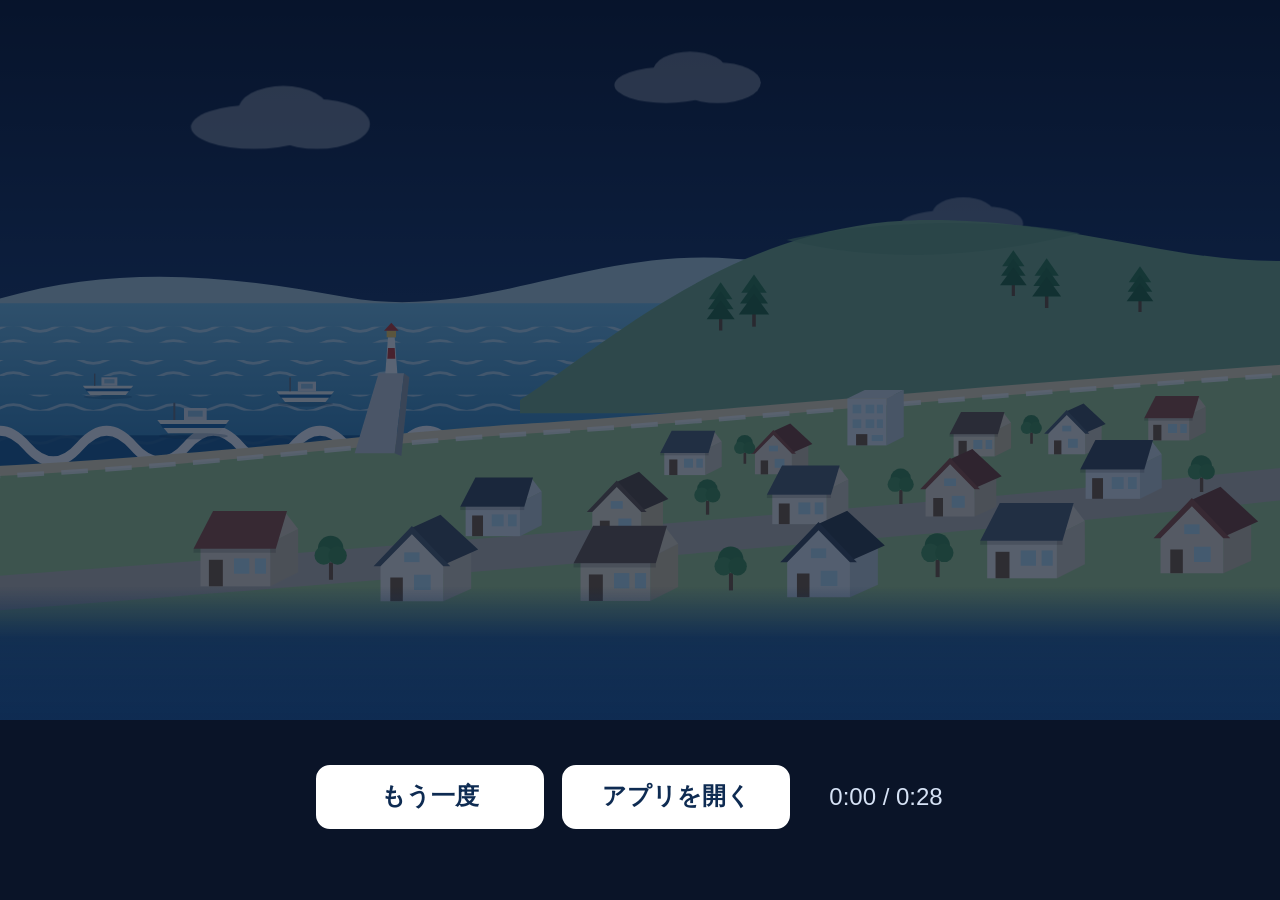
==== web/intro/index.html @ 3ecf5556 "「はじめに」アニメーション（途中）: 再生部品と、宇佐の町・津波の時計・悩む民生委員の場面 Co-Authored-By: Claude Sonnet 5.5 <noreply@anthropic.c" ====
<!doctype html>
<html lang="ja">
<head>
  <meta charset="utf-8">
  <meta name="viewport" content="width=device-width, initial-scale=1">
  <meta name="robots" content="noindex">
  <meta name="referrer" content="no-referrer">
  <title>はじめに｜逃げ道の点検屋</title>
  <link rel="icon" type="image/svg+xml" href="../icon.svg">
  <link rel="stylesheet" href="player.css">
  <link rel="stylesheet" href="intro.css">
</head>
<body>
<main class="player">
  <h1 class="visually-hidden">はじめに（約30秒のアニメーション）</h1>

  <div class="frame">
    <svg class="stage" viewBox="0 0 1920 1080" role="img"
         aria-label="高知県土佐市の宇佐の海辺の町、津波が来るまでの時計、紙の様式とハザードマップを前に悩む民生委員、スマートフォンの「話す」ボタンのイラスト">
      <defs>
        <linearGradient id="g-sky-day" x1="0" y1="0" x2="0" y2="1">
          <stop offset="0" stop-color="#86c9ec"/><stop offset="1" stop-color="#eaf6fb"/>
        </linearGradient>
        <linearGradient id="g-sky-night" x1="0" y1="0" x2="0" y2="1">
          <stop offset="0" stop-color="#050e22"/><stop offset="1" stop-color="#1d3d70"/>
        </linearGradient>
        <linearGradient id="g-sea" x1="0" y1="0" x2="0" y2="1">
          <stop offset="0" stop-color="#7cc4e6"/><stop offset="1" stop-color="#2c7db3"/>
        </linearGradient>
        <radialGradient id="g-sun">
          <stop offset="0" stop-color="#fff6c4" stop-opacity="1"/><stop offset="1" stop-color="#fff6c4" stop-opacity="0"/>
        </radialGradient>
        <linearGradient id="g-band" x1="0" y1="0" x2="0" y2="1">
          <stop offset="0" stop-color="#0e2b52" stop-opacity="0"/><stop offset="0.35" stop-color="#0e2b52" stop-opacity="0.9"/><stop offset="1" stop-color="#0e2b52"/>
        </linearGradient>
        <linearGradient id="g-dusk" x1="0" y1="0" x2="0" y2="1">
          <stop offset="0" stop-color="#6a6aa8"/><stop offset="0.55" stop-color="#e9a077"/><stop offset="1" stop-color="#f7d08e"/>
        </linearGradient>
        <pattern id="p-wave" width="160" height="24" patternUnits="userSpaceOnUse">
          <path d="M0 12 q20 -10 40 0 t40 0 t40 0 t40 0" fill="none" stroke="#fff" stroke-opacity="0.55" stroke-width="4" stroke-linecap="round"/>
        </pattern>

        <!-- 海の形（水平線から海岸線まで）。津波の波は、この形の中だけに描く -->
        <path id="sea-shape" d="M-40 455 H1960 V560 C1500 590 1100 630 800 650 C520 668 300 700 -40 716 Z"/>
        <clipPath id="clip-sea"><use href="#sea-shape"/></clipPath>

        <!-- 家（棟が横向き）。奥行きは右上へ向かう斜めの図 -->
        <symbol id="house-a" viewBox="0 0 160 130">
          <polygon class="wall-s" points="110,56 150,36 150,98 110,118"/>
          <polygon class="wall-g" points="110,56 150,36 130,10"/>
          <rect class="wall-f" x="10" y="56" width="100" height="62"/>
          <polygon class="roof" points="0,64 118,64 134,10 28,10"/>
          <rect class="eave" x="0" y="64" width="118" height="6"/>
          <rect class="door" x="22" y="80" width="20" height="38"/>
          <rect class="win" x="58" y="78" width="22" height="22"/>
          <rect class="win" x="88" y="78" width="16" height="22"/>
        </symbol>
        <!-- 家（棟が奥へ向かう） -->
        <symbol id="house-b" viewBox="0 0 160 130">
          <polygon class="wall-s" points="100,72 140,52 140,108 100,126"/>
          <polygon class="roof-s" points="52,22 96,2 150,52 100,74"/>
          <polygon class="wall-f" points="10,126 10,72 55,26 100,72 100,126"/>
          <polygon class="roof" points="0,76 55,18 110,76 100,76 55,30 10,76"/>
          <rect class="door" x="24" y="92" width="18" height="34"/>
          <rect class="win" x="58" y="88" width="24" height="22"/>
          <rect class="win" x="44" y="56" width="22" height="14"/>
        </symbol>
        <!-- 3階建てのビル -->
        <symbol id="block" viewBox="0 0 160 160">
          <polygon class="wall-s" points="104,46 144,26 144,134 104,154"/>
          <polygon class="wall-g" points="14,46 104,46 144,26 54,26"/>
          <rect class="wall-f" x="14" y="46" width="90" height="108"/>
          <rect class="win" x="26" y="60" width="20" height="20"/><rect class="win" x="56" y="60" width="20" height="20"/><rect class="win" x="82" y="60" width="14" height="20"/>
          <rect class="win" x="26" y="94" width="20" height="20"/><rect class="win" x="56" y="94" width="20" height="20"/><rect class="win" x="82" y="94" width="14" height="20"/>
          <rect class="door" x="34" y="128" width="26" height="26"/>
          <rect class="win" x="70" y="130" width="26" height="14"/>
        </symbol>
        <symbol id="tree" viewBox="0 0 60 80">
          <rect x="27" y="50" width="7" height="30" fill="#7a5a3a"/>
          <circle cx="30" cy="26" r="22" fill="#3f8a4c"/><circle cx="18" cy="38" r="16" fill="#4c9b58"/><circle cx="42" cy="38" r="16" fill="#46924f"/>
        </symbol>
        <symbol id="pine" viewBox="0 0 50 90">
          <rect x="22" y="62" width="6" height="28" fill="#6d4f35"/>
          <polygon points="25,4 46,34 4,34" fill="#2f7a47"/><polygon points="25,20 48,52 2,52" fill="#2a7040"/><polygon points="25,36 50,70 0,70" fill="#256839"/>
        </symbol>
        <symbol id="boat" viewBox="0 0 120 56">
          <ellipse cx="60" cy="50" rx="52" ry="5" fill="#0d3a5e" fill-opacity="0.25"/>
          <polygon points="6,26 114,26 98,46 22,46" fill="#f8f8f4"/>
          <polygon points="10,32 110,32 106,38 14,38" fill="#1d6aa8"/>
          <rect x="46" y="8" width="34" height="18" fill="#e5ecf0"/><rect x="52" y="12" width="22" height="9" fill="#9ccbe4"/>
          <rect x="30" y="0" width="3" height="26" fill="#6b747c"/>
        </symbol>
        <symbol id="cloud" viewBox="0 0 300 100">
          <ellipse cx="110" cy="64" rx="86" ry="30" fill="#fff"/><ellipse cx="196" cy="60" rx="72" ry="34" fill="#fff"/><ellipse cx="150" cy="42" rx="62" ry="34" fill="#fff"/>
        </symbol>
      </defs>

      <!-- ===== ① 宇佐の海辺の町（②でゆれる。④で夜になる） ===== -->
      <g id="town-shake">
        <g id="town">
          <rect x="-60" y="-60" width="2040" height="640" fill="url(#g-sky-day)"/>
          <rect id="sky-night" x="-60" y="-60" width="2040" height="640" fill="url(#g-sky-night)"/>

          <g id="sun">
            <circle cx="1560" cy="176" r="150" fill="url(#g-sun)"/>
            <circle cx="1560" cy="176" r="70" fill="#fff3b0"/>
          </g>
          <g id="clouds">
            <use class="cloud c1" href="#cloud" x="260" y="120" width="330" height="110" opacity="0.95"/>
            <use class="cloud c2" href="#cloud" x="900" y="70" width="270" height="90" opacity="0.9"/>
            <use class="cloud c3" href="#cloud" x="1330" y="290" width="230" height="76" opacity="0.8"/>
          </g>

          <path id="far-hills" d="M-60 468 C140 392 330 410 520 446 C720 482 880 372 1100 388 C1380 408 1560 336 1980 410 V470 H-60 Z" fill="#b5d3dc"/>
          <use href="#sea-shape" fill="url(#g-sea)"/>
          <g clip-path="url(#clip-sea)">
            <rect class="wave-row w1" x="-220" y="490" width="2400" height="24" fill="url(#p-wave)"/>
            <rect class="wave-row w2" x="-220" y="540" width="2400" height="24" fill="url(#p-wave)"/>
            <rect class="wave-row w3" x="-220" y="592" width="2400" height="24" fill="url(#p-wave)"/>
            <rect class="wave-row w4" x="-220" y="646" width="2400" height="24" fill="url(#p-wave)"/>
          </g>

          <!-- 津波の波（②）。海の中だけに描き、海岸線で止める -->
          <g clip-path="url(#clip-sea)">
            <g id="wave">
              <rect x="-60" y="456" width="2040" height="150" fill="#1d5d92" fill-opacity="0.9"/>
              <path d="M-60 520 q50 -22 100 0 t100 0 t100 0 t100 0 t100 0 t100 0 t100 0 t100 0 t100 0 t100 0 t100 0 t100 0 t100 0 t100 0 t100 0 t100 0 t100 0 t100 0 t100 0 t100 0 t100 0" fill="none" stroke="#bfe3f5" stroke-width="7" stroke-opacity="0.7"/>
              <path d="M-40 470 q40 -40 80 0 t80 0 t80 0 t80 0 t80 0 t80 0 t80 0 t80 0 t80 0 t80 0 t80 0 t80 0 t80 0 t80 0 t80 0 t80 0 t80 0 t80 0 t80 0 t80 0 t80 0 t80 0 t80 0 t80 0 t80 0 t80 0" fill="none" stroke="#fff" stroke-width="13" stroke-linecap="round"/>
            </g>
          </g>

          <path id="mid-hills" d="M780 600 C930 500 1110 336 1380 330 C1620 326 1790 410 1980 388 V620 H780 Z" fill="#79ad86"/>
          <path d="M1180 360 C1300 330 1500 326 1620 350 C1500 380 1340 400 1180 360 Z" fill="#6aa079" opacity="0.7"/>
          <use href="#pine" x="1060" y="420" width="42" height="76"/><use href="#pine" x="1108" y="408" width="46" height="82"/>
          <use href="#pine" x="1500" y="372" width="40" height="72"/><use href="#pine" x="1548" y="384" width="44" height="78"/>
          <use href="#pine" x="1690" y="396" width="40" height="72"/>

          <!-- 海岸線の砂浜と陸地 -->
          <path d="M-40 716 C300 700 520 668 800 650 C1100 630 1500 590 1960 560" fill="none" stroke="#f1e3ba" stroke-width="30"/>
          <path id="land" d="M-40 716 C300 700 520 668 800 650 C1100 630 1500 590 1960 560 V1100 H-40 Z" fill="#a6cf8e"/>
          <path d="M-40 716 C300 700 520 668 800 650 C1100 630 1500 590 1960 560" fill="none" stroke="#fff" stroke-width="7" stroke-opacity="0.8" stroke-dasharray="40 26"/>
          <path d="M-60 868 C380 836 900 794 1400 752 C1620 734 1800 714 1980 696 V744 C1800 764 1620 782 1400 800 C900 842 380 886 -60 920 Z" fill="#c4bfb3"/>

          <!-- 防波堤と灯台 -->
          <polygon points="532,680 592,680 606,560 568,560" fill="#cfd4d8"/>
          <polygon points="592,680 606,560 614,566 602,684" fill="#9aa3aa"/>
          <polygon points="578,560 596,560 592,506 582,506" fill="#fff"/><polygon points="581,538 593,538 592,522 582,522" fill="#c93a2e"/>
          <rect x="580" y="496" width="14" height="10" fill="#ffd45e"/><polygon points="576,496 598,496 587,484" fill="#c93a2e"/>

          <!-- 家と木（奥の列から手前の列へ） -->
          <use class="hv1" href="#house-a" x="990" y="640" width="99" height="80"/>
          <use class="hv2" href="#house-b" x="1126" y="634" width="99" height="80"/>
          <use class="hv3" href="#block" x="1262" y="568" width="104" height="104"/>
          <use class="hv4" href="#house-a" x="1424" y="612" width="99" height="80"/>
          <use class="hv1" href="#house-b" x="1566" y="604" width="99" height="80"/>
          <use class="hv2" href="#house-a" x="1716" y="588" width="99" height="80"/>
          <use href="#tree" x="1100" y="650" width="34" height="46"/><use href="#tree" x="1530" y="620" width="34" height="46"/>

          <use class="hv3" href="#house-a" x="690" y="708" width="131" height="106"/>
          <use class="hv4" href="#house-b" x="880" y="706" width="131" height="106"/>
          <use class="hv1" href="#house-a" x="1150" y="690" width="131" height="106"/>
          <use class="hv2" href="#house-b" x="1380" y="672" width="131" height="106"/>
          <use class="hv3" href="#house-a" x="1620" y="652" width="131" height="106"/>
          <use href="#tree" x="1040" y="716" width="42" height="56"/><use href="#tree" x="1330" y="700" width="42" height="56"/><use href="#tree" x="1780" y="680" width="44" height="58"/>

          <use class="hv2" href="#house-a" x="290" y="756" width="168" height="136"/>
          <use class="hv1" href="#house-b" x="560" y="770" width="168" height="136"/>
          <use class="hv4" href="#house-a" x="860" y="778" width="168" height="136"/>
          <use class="hv3" href="#house-b" x="1170" y="764" width="168" height="136"/>
          <use class="hv1" href="#house-a" x="1470" y="744" width="168" height="136"/>
          <use class="hv2" href="#house-b" x="1730" y="728" width="168" height="136"/>
          <use href="#tree" x="470" y="800" width="52" height="70"/><use href="#tree" x="1070" y="816" width="52" height="70"/><use href="#tree" x="1380" y="796" width="52" height="70"/>

          <!-- 漁港の船 -->
          <use class="boat b1" href="#boat" x="230" y="604" width="120" height="56"/>
          <use class="boat b2" href="#boat" x="410" y="566" width="96" height="45"/>
          <use class="boat b3" href="#boat" x="120" y="560" width="84" height="40"/>

          <rect id="dim" x="-60" y="-60" width="2040" height="1200" fill="#1b2a44"/>
          <rect id="night" x="-60" y="-60" width="2040" height="1200" fill="#06132c"/>
        </g>
      </g>

      <!-- ===== ② 地震の表示と、津波が来るまでの時計 ===== -->
      <g id="quake-tag">
        <rect x="760" y="340" width="400" height="104" rx="22" fill="#b3261e"/>
        <text x="960" y="412" text-anchor="middle" font-size="64" fill="#fff">地震が起きた</text>
      </g>

      <g id="clock-ui" transform="translate(1560 360)">
        <g id="clock-face">
          <circle r="176" fill="#fff" fill-opacity="0.35"/>
          <circle r="150" fill="#fff" stroke="#0e2b52" stroke-width="10"/>
          <circle id="sector" r="72" fill="none" stroke="#d3342b" stroke-width="144" pathLength="360" transform="rotate(-90)"/>
          <g stroke="#0e2b52" stroke-width="7" stroke-linecap="round">
            <line y1="-140" y2="-122"/><line y1="-140" y2="-122" transform="rotate(30)"/><line y1="-140" y2="-122" transform="rotate(60)"/>
            <line y1="-140" y2="-122" transform="rotate(90)"/><line y1="-140" y2="-122" transform="rotate(120)"/><line y1="-140" y2="-122" transform="rotate(150)"/>
            <line y1="-140" y2="-122" transform="rotate(180)"/><line y1="-140" y2="-122" transform="rotate(210)"/><line y1="-140" y2="-122" transform="rotate(240)"/>
            <line y1="-140" y2="-122" transform="rotate(270)"/><line y1="-140" y2="-122" transform="rotate(300)"/><line y1="-140" y2="-122" transform="rotate(330)"/>
          </g>
          <line id="hand" y2="-128" stroke="#0e2b52" stroke-width="11" stroke-linecap="round"/>
          <circle r="15" fill="#0e2b52"/>
        </g>
        <g id="clock-label">
          <rect x="-190" y="196" width="380" height="76" rx="18" fill="#fff"/>
          <text y="250" text-anchor="middle" font-size="46" fill="#0e2b52">津波が来るまで</text>
        </g>
      </g>

      <!-- ===== ③ 紙の様式とハザードマップを前に悩む民生委員（顔は描かない） ===== -->
      <g id="room">
        <rect x="-40" y="-40" width="2000" height="580" fill="#f1e6d1"/>
        <rect x="-40" y="496" width="2000" height="36" fill="#e3d3b4"/>

        <!-- 窓（夕方） -->
        <rect x="1400" y="110" width="440" height="330" fill="#7c5c3f"/>
        <rect x="1418" y="128" width="404" height="294" fill="url(#g-dusk)"/>
        <path d="M1418 380 C1500 330 1580 350 1650 320 C1720 292 1780 330 1822 316 V422 H1418 Z" fill="#4a4a7c"/>
        <path d="M1418 396 H1822 V422 H1418 Z" fill="#35507e"/>
        <rect x="1612" y="128" width="16" height="294" fill="#7c5c3f"/>
        <rect x="1418" y="268" width="404" height="14" fill="#7c5c3f"/>
        <rect x="1384" y="438" width="472" height="22" fill="#96734f"/>

        <!-- 人（机の向こう側。顔は描かない） -->
        <path d="M730 560 C730 490 786 456 850 452 L950 452 C1014 456 1070 490 1070 560 Z" fill="#6a8fb0"/>
        <polygon points="868,452 932,452 900,512" fill="#f4efe6"/>
        <rect x="884" y="408" width="32" height="48" fill="#f0c7a0"/>
        <g id="head">
          <ellipse cx="832" cy="356" rx="9" ry="14" fill="#e5b58f"/><ellipse cx="968" cy="356" rx="9" ry="14" fill="#e5b58f"/>
          <ellipse cx="900" cy="348" rx="66" ry="76" fill="#f0c7a0"/>
          <path d="M833 346 C826 272 868 258 900 258 C934 258 976 272 967 346 C960 312 932 298 900 298 C868 298 840 312 833 346 Z" fill="#cfd3d8"/>
          <circle cx="900" cy="246" r="27" fill="#cfd3d8"/><rect x="880" y="268" width="40" height="8" rx="4" fill="#9aa1aa"/>
        </g>

        <!-- 机 -->
        <polygon points="160,520 1760,520 1940,900 -20,900" fill="#d8b083"/>
        <g stroke="#c89f70" stroke-width="3" stroke-opacity="0.7" fill="none">
          <path d="M500 520 L420 900"/><path d="M900 520 L880 900"/><path d="M1300 520 L1360 900"/><path d="M1600 520 L1700 900"/>
        </g>
        <rect x="-20" y="900" width="1960" height="60" fill="#a9763f"/>

        <!-- 紙の様式 -->
        <g id="paper-form" transform="translate(620 712) rotate(-6) scale(1 0.82)">
          <rect x="-190" y="-230" width="380" height="460" fill="#fff" stroke="#cfd3d8" stroke-width="3"/>
          <rect x="-190" y="-230" width="380" height="64" fill="#0e2b52"/>
          <text x="-168" y="-185" font-size="34" fill="#fff">個別避難計画</text>
          <g fill="#e6eefa"><rect x="-170" y="-144" width="110" height="38"/><rect x="-170" y="-92" width="110" height="38"/><rect x="-170" y="-40" width="110" height="38"/><rect x="-170" y="12" width="110" height="38"/><rect x="-170" y="64" width="110" height="38"/><rect x="-170" y="116" width="110" height="38"/></g>
          <g fill="none" stroke="#b9c4d6" stroke-width="3"><rect x="-46" y="-144" width="216" height="38"/><rect x="-46" y="-92" width="216" height="38"/><rect x="-46" y="-40" width="216" height="38"/><rect x="-46" y="12" width="216" height="38"/><rect x="-46" y="64" width="216" height="38"/><rect x="-46" y="116" width="216" height="38"/></g>
          <g fill="none" stroke="#4b5563" stroke-width="4" stroke-linecap="round">
            <path d="M-30 -125 q12 -12 24 0 t24 0 t24 0 t24 0"/><path d="M-30 -73 q12 -12 24 0 t24 0 t24 0"/><path d="M-30 -21 q12 -12 24 0 t24 0 t24 0 t24 0 t24 0"/>
          </g>
          <text x="-170" y="196" font-size="26" fill="#6b7280">避難場所・避難経路</text>
        </g>

        <!-- ハザードマップ -->
        <g id="paper-map" transform="translate(1260 716) rotate(5) scale(1 0.82)">
          <rect x="-220" y="-210" width="440" height="420" fill="#f7f1de" stroke="#cbbf9d" stroke-width="3"/>
          <rect x="-220" y="-210" width="440" height="56" fill="#1e5f93"/>
          <text x="-198" y="-170" font-size="30" fill="#fff">津波ハザードマップ</text>
          <path d="M-220 -154 H220 V30 C120 20 60 60 -10 90 C-80 120 -150 110 -220 140 Z" fill="#dfe9d2"/>
          <path d="M-220 60 C-150 40 -90 80 -30 110 C40 140 120 110 220 130 V210 H-220 Z" fill="#bcdcf0"/>
          <path d="M-220 -40 C-130 -60 -50 -20 20 -4 C100 12 160 -20 220 -10 V130 C120 110 40 140 -30 110 C-90 80 -150 40 -220 60 Z" fill="#7db4e0" fill-opacity="0.55"/>
          <g stroke="#fff" stroke-width="7" fill="none" stroke-linecap="round"><path d="M-200 -110 C-100 -100 20 -120 200 -100"/><path d="M-120 -150 L-90 40"/><path d="M60 -150 C50 -80 70 -20 90 20"/></g>
          <g fill="#b8b4a4"><rect x="-170" y="-96" width="26" height="20"/><rect x="-60" y="-84" width="26" height="20"/><rect x="20" y="-130" width="26" height="20"/><rect x="120" y="-86" width="26" height="20"/><rect x="-150" y="-20" width="26" height="20"/><rect x="150" y="-30" width="26" height="20"/></g>
          <circle cx="-90" cy="-4" r="14" fill="#0e2b52"/>
          <polygon points="130,-150 156,-108 104,-108" fill="#d3342b"/>
          <rect x="-200" y="150" width="30" height="22" fill="#7db4e0" fill-opacity="0.8"/>
          <text x="-160" y="170" font-size="22" fill="#374151">津波浸水想定</text>
        </g>

        <!-- 腕と手（紙の上に置く） -->
        <g fill="none" stroke="#6a8fb0" stroke-width="58" stroke-linecap="round" stroke-linejoin="round">
          <path d="M768 520 L736 596 L846 408"/>
          <path d="M1032 520 L1086 604 L1004 650"/>
        </g>
        <circle cx="850" cy="404" r="31" fill="#f0c7a0"/>
        <circle cx="1000" cy="654" r="30" fill="#f0c7a0"/>
        <line x1="1000" y1="654" x2="960" y2="690" stroke="#2b2f36" stroke-width="9" stroke-linecap="round"/>

        <!-- 湯のみ -->
        <ellipse cx="1650" cy="688" rx="58" ry="16" fill="#8e5f33" fill-opacity="0.35"/>
        <path d="M1610 628 H1690 L1682 684 H1618 Z" fill="#fff"/><ellipse cx="1650" cy="628" rx="40" ry="11" fill="#b8793c"/>
        <path class="steam s1" d="M1636 600 q-12 -22 0 -40 t0 -40" fill="none" stroke="#fff" stroke-width="6" stroke-linecap="round"/>
        <path class="steam s2" d="M1664 600 q-12 -22 0 -40 t0 -40" fill="none" stroke="#fff" stroke-width="6" stroke-linecap="round"/>

        <!-- 迷いを表す印 -->
        <text class="qm q1" x="1030" y="320" font-size="112" fill="#a05a2a">？</text>
        <text class="qm q2" x="1120" y="262" font-size="96" fill="#a05a2a">？</text>
        <text class="qm q3" x="1190" y="338" font-size="84" fill="#a05a2a">？</text>
      </g>

      <!-- 字幕を入れる下の帯（ここには何も置かない） -->
      <rect x="-20" y="880" width="1960" height="220" fill="url(#g-band)"/>
    </svg>
    <i class="clock" id="clock" aria-hidden="true"></i>

    <div class="caps">
      <p class="cap cap-1">高知県土佐市の宇佐は、海に面した町です。</p>
      <p class="cap cap-3">紙の様式とハザードマップを見比べて、個別避難計画の作成を手伝います。</p>
      <p class="cap cap-2">南海トラフ地震の津波は、早い場所で<strong>十数分</strong>で到達します。</p>
      <p class="cap-note note-2">30cm の浸水までの時間。高知県の津波浸水予測（2012年）による。予測の版と場所で異なります。</p>
    </div>
  </div>

  <div class="controls">
    <button type="button" class="btn" id="btn-main">一時停止</button>
    <button type="button" class="btn btn-sub" id="btn-sub">最初から</button>
    <a class="btn" id="link-app" href="../" hidden>アプリを開く</a>
    <span class="time" id="time" aria-hidden="true">0:00 / 0:00</span>
  </div>
</main>
<script src="player.js"></script>
</body>
</html>
---- web/intro/player.css ----
/*
 * 説明のアニメーション（はじめに・仕組み）の再生画面。2つのページで共通。
 * - 16:9 の枠（1920×1080）。下の約15%は字幕を入れるために空ける
 * - 置くボタンは「再生・一時停止」と「最初から」の2つ（高さ 64px 以上、文字 24px 以上）
 * - ?rec を付けると、ボタンを隠して枠だけを表示する（画面録画用）
 * - インラインの script と style 属性は使わない（CSP）
 */

:root {
  --navy: #0e2b52;
  --blue: #0a4a98;
  --focus: #ffb300;
  --page: #0a1428;
  --font: "Hiragino Sans", "Hiragino Kaku Gothic ProN", "Yu Gothic UI", "Yu Gothic", "Meiryo", "Noto Sans JP", sans-serif;
  --controls-h: 6.4rem;
}

*, *::before, *::after { box-sizing: border-box; }

html {
  /* 24px 以上。利用者がブラウザの文字を大きくしているときは、それに従う */
  font-size: max(24px, 100%);
  -webkit-text-size-adjust: 100%;
}

body {
  margin: 0;
  min-height: 100vh;
  min-height: 100dvh;
  background: var(--page);
  color: #fff;
  font-family: var(--font);
  line-height: 1.6;
  word-break: auto-phrase;
  line-break: strict;
  overflow-wrap: anywhere;
}

.visually-hidden {
  position: absolute; width: 1px; height: 1px; margin: -1px; padding: 0; overflow: hidden;
  clip: rect(0 0 0 0); white-space: nowrap; border: 0;
}

:focus-visible { outline: 5px solid var(--focus); outline-offset: 3px; }

/* --- 枠 ------------------------------------------------------------------ */

.player {
  display: flex;
  flex-direction: column;
  align-items: center;
  min-height: 100vh;
  min-height: 100dvh;
}

.frame {
  position: relative;
  flex: none;
  width: min(100vw, calc((100vh - var(--controls-h)) * 16 / 9));
  width: min(100vw, calc((100dvh - var(--controls-h)) * 16 / 9));
  aspect-ratio: 16 / 9;
  container-type: inline-size;
  background: #000;
}

.stage { display: block; width: 100%; height: 100%; }

/* 経過時間を測るための、見えない要素（長さは各ページの --total） */
.clock {
  position: absolute; left: 0; top: 0; width: 1px; height: 1px; opacity: 0; pointer-events: none;
  animation: clock var(--total) linear both;
}
@keyframes clock { from { transform: translateX(0); } to { transform: translateX(1px); } }

/* --- 場面の文（1場面に1文）。枠の中の上側に置く。下の約15%は字幕のために空ける ----------- */

.caps { position: absolute; inset: 0; pointer-events: none; }

.cap {
  position: absolute;
  margin: 0;
  padding: 0.5em 0.9em;
  max-width: 68cqw;
  font-size: 3.1cqw;
  font-weight: 700;
  line-height: 1.5;
  color: var(--navy);
  background: #fff;
  border: 0.12em solid var(--navy);
  border-radius: 0.45em;
  box-shadow: 0 0.18em 0 rgba(10, 20, 40, 0.28);
  opacity: 0;
}
.cap-note {
  position: absolute;
  margin: 0;
  padding: 0.35em 0.8em;
  max-width: 68cqw;
  font-size: 1.75cqw;
  font-weight: 500;
  line-height: 1.5;
  color: var(--navy);
  background: rgba(255, 255, 255, 0.94);
  border-radius: 0.4em;
  opacity: 0;
}

/* --- ボタン ----------------------------------------------------------------- */

.controls {
  flex: none;
  display: flex;
  flex-wrap: wrap;
  align-items: center;
  justify-content: center;
  gap: 14px 18px;
  width: 100%;
  min-height: var(--controls-h);
  padding: 12px 16px;
}

.btn {
  min-width: 9.5rem;
  min-height: 64px;
  padding: 0 24px;
  font: inherit;
  font-weight: 700;
  line-height: 1.2;
  color: var(--navy);
  background: #fff;
  border: 3px solid #fff;
  border-radius: 14px;
  cursor: pointer;
  display: inline-flex;
  align-items: center;
  justify-content: center;
  text-decoration: none;
}
.btn-sub { color: #fff; background: transparent; }
.btn[hidden] { display: none; }

.time {
  min-width: 6.5rem;
  text-align: center;
  font-variant-numeric: tabular-nums;
  color: #d6e2f5;
}

/* --- 画面録画用（?rec）: ボタンを隠し、枠を画面いっぱいに表示する ------------------------ */

body.rec { --controls-h: 0px; cursor: none; background: #000; }
body.rec .player { justify-content: center; }
body.rec .controls { display: none; }

/* --- 幅の狭い画面（スマートフォン）: 場面の文を枠の下に、大きな文字で表示する ---------------- */

@media (max-width: 800px) {
  body:not(.rec) .frame { width: 100vw; margin-bottom: 9.5rem; container-type: normal; }
  body:not(.rec) .caps { inset: 100% 0 auto 0; padding: 12px 16px; }
  body:not(.rec) .cap,
  body:not(.rec) .cap-note {
    left: 16px; right: 16px; top: 12px; max-width: none;
    font-size: 1.05rem; color: #fff; background: none; border: 0; box-shadow: none; padding: 0;
  }
  body:not(.rec) .cap-note { top: 5.6rem; font-size: 0.85rem; font-weight: 500; color: #d6e2f5; }
}

@media (prefers-reduced-motion: reduce) {
  .btn { transition: none; }
}
---- web/intro/intro.css ----
/*
 * 「はじめに」のアニメーション（約30秒）。素の SVG と CSS の @keyframes だけで作成している。
 * 場面の長さは --d1〜--d5 を変えると、後ろの場面の開始時刻も合わせて動く。
 *   ① 宇佐の海辺の町  ② 地震と、津波が来るまでの時計  ③ 紙の様式を前に悩む民生委員
 *   ④ 「夜中に、本当に間に合う？」  ⑤ 話す・点検する・改善する → アプリへ
 */

:root {
  --d1: 5s;
  --d2: 7s;
  --d3: 7s;
  --d4: 3.5s;
  --d5: 5.5s;
  --t1: 0s;
  --t2: calc(var(--t1) + var(--d1));
  --t3: calc(var(--t2) + var(--d2));
  --t4: calc(var(--t3) + var(--d3));
  --t5: calc(var(--t4) + var(--d4));
  --total: calc(var(--t5) + var(--d5));
}

/* --- 共通の動き ------------------------------------------------------------ */

@keyframes fade-in { from { opacity: 0; } to { opacity: 1; } }
@keyframes fade-out { from { opacity: 1; } to { opacity: 0; } }
@keyframes cap-in { from { opacity: 0; transform: translateY(1.2cqw); } to { opacity: 1; transform: none; } }
@keyframes cap-out { from { opacity: 1; } to { opacity: 0; } }
@keyframes drift-160 { from { transform: translateX(0); } to { transform: translateX(-160px); } }
@keyframes bob { from { transform: translateY(-4px); } to { transform: translateY(5px); } }
@keyframes cloud-drift { from { transform: translateX(-30px); } to { transform: translateX(70px); } }

.stage * { transform-box: fill-box; }
.stage text { font-family: var(--font); font-weight: 700; }

/* --- 家の色（<use> に渡す） ---------------------------------------------------- */

.wall-f { fill: var(--wf, #f6f1e7); }
.wall-s { fill: var(--ws, #d9d0bd); }
.wall-g { fill: var(--wg, #ebe3d2); }
.roof { fill: var(--rf, #56626f); }
.roof-s { fill: var(--rs, #46515c); }
.eave { fill: rgba(0, 0, 0, 0.16); }
.door { fill: #7b5b3b; }
.win { fill: var(--win, #bde1f1); }
.hv1 { --wf: #f6f1e7; --ws: #d8cfbc; --wg: #e8dfcd; --rf: #53606e; --rs: #444f5b; }
.hv2 { --wf: #efe3cf; --ws: #d2c3a8; --wg: #e2d4ba; --rf: #94503f; --rs: #7d4132; }
.hv3 { --wf: #e9eef0; --ws: #c9d2d6; --wg: #dbe3e6; --rf: #3f4b57; --rs: #323d47; }
.hv4 { --wf: #f4ead4; --ws: #d9c9a3; --wg: #e8dcc0; --rf: #6f594a; --rs: #5c493c; }
symbol { overflow: visible; }

/* --- ① 宇佐の海辺の町 -------------------------------------------------------- */

#town { transform-origin: 50% 60%; animation: push-in var(--d1) ease-out var(--t1) both; }
@keyframes push-in { from { transform: scale(1.07); } to { transform: scale(1); } }

.wave-row.w1 { animation: drift-160 9s linear infinite; }
.wave-row.w2 { animation: drift-160 7s linear infinite reverse; }
.wave-row.w3 { animation: drift-160 8s linear infinite; }
.wave-row.w4 { animation: drift-160 6s linear infinite reverse; }
.boat.b1 { animation: bob 3.6s ease-in-out infinite alternate; }
.boat.b2 { animation: bob 4.2s ease-in-out -1.2s infinite alternate; }
.boat.b3 { animation: bob 3.2s ease-in-out -2s infinite alternate; }
.cloud.c1 { animation: cloud-drift 18s ease-in-out infinite alternate; }
.cloud.c2 { animation: cloud-drift 22s ease-in-out -6s infinite alternate-reverse; }
.cloud.c3 { animation: cloud-drift 16s ease-in-out -3s infinite alternate; }

/* --- ③ 紙の様式を前に悩む民生委員 ------------------------------------------------ */

#room { animation: fade-in 0.9s ease-out calc(var(--t3) - 0.3s) both, fade-out 0.9s ease-in calc(var(--t4) - 0.2s) forwards; }
#paper-form { animation: fade-in 0.7s ease-out calc(var(--t3) + 0.5s) both; }
#paper-map { animation: fade-in 0.7s ease-out calc(var(--t3) + 1s) both; }
#head { transform-origin: 50% 100%; animation: sway 3.6s ease-in-out calc(var(--t3) + 1s) infinite alternate both; }
@keyframes sway { from { transform: rotate(-4deg); } to { transform: rotate(3deg); } }
.qm { opacity: 0; }
.qm.q1 { animation: q-float 3.2s ease-out calc(var(--t3) + 1.6s) infinite; }
.qm.q2 { animation: q-float 3.2s ease-out calc(var(--t3) + 2.4s) infinite; }
.qm.q3 { animation: q-float 3.2s ease-out calc(var(--t3) + 3.2s) infinite; }
@keyframes q-float {
  0%   { opacity: 0; transform: translateY(24px); }
  20%  { opacity: 1; }
  75%  { opacity: 1; }
  100% { opacity: 0; transform: translateY(-44px); }
}
.steam { opacity: 0; animation: steam 3s ease-out infinite; }
.steam.s2 { animation-delay: -1.4s; }
@keyframes steam { 0% { opacity: 0; transform: translateY(14px); } 30% { opacity: 0.85; } 100% { opacity: 0; transform: translateY(-20px); } }

/* ④ 夜（②のあと、③の部屋が消えるときに町が夜になる） */
#sky-night { opacity: 0; animation: fade-in 1.6s ease-in-out calc(var(--t4) - 0.2s) both; }
#night { opacity: 0; animation: night-to 1.6s ease-in-out calc(var(--t4) - 0.2s) both; }
@keyframes night-to { from { opacity: 0; } to { opacity: 0.58; } }

/* --- ② 地震と、津波が来るまでの時計 --------------------------------------------- */

#town-shake { animation: shake 2.4s linear calc(var(--t2) + 0.3s) both; }
@keyframes shake {
  0%   { transform: translate(0, 0); }
  8%   { transform: translate(-16px, 4px); }
  18%  { transform: translate(14px, -5px); }
  28%  { transform: translate(-12px, 4px); }
  40%  { transform: translate(10px, -3px); }
  52%  { transform: translate(-8px, 3px); }
  64%  { transform: translate(6px, -2px); }
  76%  { transform: translate(-4px, 1px); }
  88%  { transform: translate(2px, 0); }
  100% { transform: translate(0, 0); }
}

#quake-tag { animation: pop 0.5s ease-out calc(var(--t2) + 0.3s) both, fade-out 0.6s ease-in calc(var(--t2) + 3.2s) forwards; }
@keyframes pop {
  from { opacity: 0; transform: scale(0.7); }
  70%  { transform: scale(1.04); }
  to   { opacity: 1; transform: scale(1); }
}

#sun { animation: fade-out 1.6s ease-out calc(var(--t2) + 0.5s) forwards; }
#clouds { animation: fade-in-half 1.6s ease-out calc(var(--t2) + 0.5s) both; }
@keyframes fade-in-half { from { opacity: 1; } to { opacity: 0.45; } }
#dim { opacity: 0; animation: dim-to 2s ease-out calc(var(--t2) + 0.6s) both; }
@keyframes dim-to { from { opacity: 0; } to { opacity: 0.2; } }

#wave { transform-origin: 50% 0; animation: wave-run calc(var(--d2) - 1.2s) ease-in calc(var(--t2) + 0.9s) both; }
@keyframes wave-run {
  from { opacity: 0; transform: translateY(-14px) scaleY(0.25); }
  10%  { opacity: 1; }
  to   { opacity: 1; transform: translateY(196px) scaleY(1.15); }
}

#clock-ui { animation: fade-in 0.6s ease-out calc(var(--t2) + 0.6s) both, fade-out 0.6s ease-in calc(var(--t3) - 0.5s) forwards; }
#clock-face, #clock-label { animation: pop 0.8s ease-out calc(var(--t2) + 0.6s) both; }
#clock-face { animation: pop 0.8s ease-out calc(var(--t2) + 0.6s) both, pulse 0.8s ease-in-out calc(var(--t2) + 4.8s) 3 alternate; }
@keyframes pulse { from { transform: scale(1); } to { transform: scale(1.05); } }
#sector { animation: sector-run 5.2s linear calc(var(--t2) + 1.4s) both; }
@keyframes sector-run { from { stroke-dasharray: 300 360; } to { stroke-dasharray: 22 360; } }
#hand { transform-origin: 50% 100%; animation: hand-run 5.2s linear calc(var(--t2) + 1.4s) both; }
@keyframes hand-run { from { transform: rotate(300deg); } to { transform: rotate(22deg); } }

/* --- 場面の文 --------------------------------------------------------------- */

.cap-1 { left: 4cqw; top: 3.2cqw; animation: cap-in 0.8s ease-out calc(var(--t1) + 0.8s) both, cap-out 0.5s ease-in calc(var(--t2) - 0.5s) forwards; }
.cap-2 { left: 4cqw; top: 3.2cqw; max-width: 62cqw; animation: cap-in 0.8s ease-out calc(var(--t2) + 0.9s) both, cap-out 0.5s ease-in calc(var(--t3) - 0.6s) forwards; }
.cap-2 strong { color: #a81f17; }
.note-2 { left: 4cqw; top: 17cqw; max-width: 62cqw; animation: cap-in 0.8s ease-out calc(var(--t2) + 1.6s) both, cap-out 0.5s ease-in calc(var(--t3) - 0.6s) forwards; }
.cap-3 { left: 4cqw; top: 3.2cqw; max-width: 66cqw; animation: cap-in 0.8s ease-out calc(var(--t3) + 0.7s) both, cap-out 0.5s ease-in calc(var(--t4) - 0.5s) forwards; }
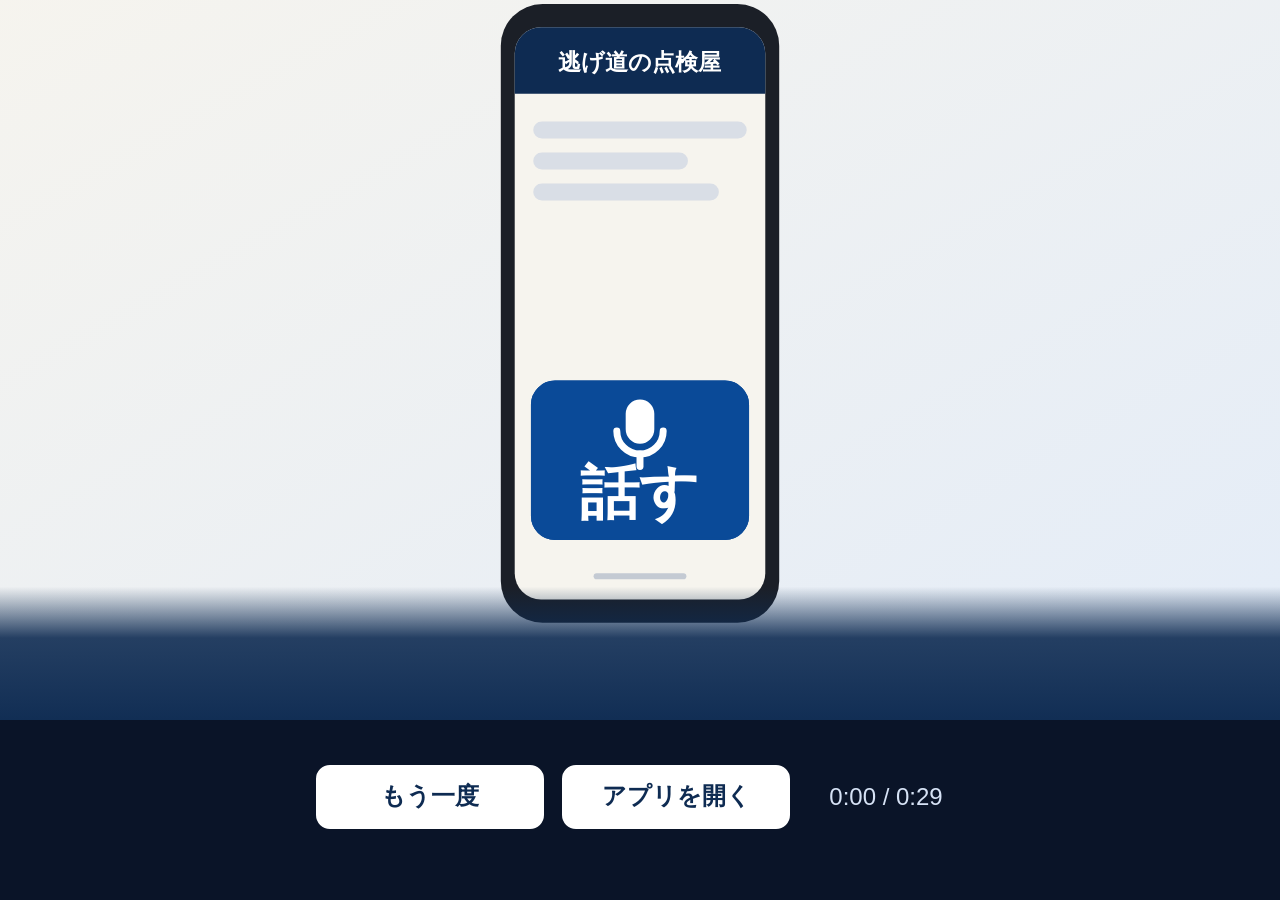
==== commit 9c38013e: "アニメーション: はじめにの夜の問いと「話す・点検する・改善する」、仕組みの説明を追加 Co-Authored-By: Claude Sonnet 5.5 <noreply@anthropic.com" ====
--- a/web/intro/index.html
+++ b/web/intro/index.html
@@ -36,6 +36,12 @@
         <linearGradient id="g-dusk" x1="0" y1="0" x2="0" y2="1">
           <stop offset="0" stop-color="#6a6aa8"/><stop offset="0.55" stop-color="#e9a077"/><stop offset="1" stop-color="#f7d08e"/>
         </linearGradient>
+        <radialGradient id="g-glow">
+          <stop offset="0" stop-color="#ffd36a" stop-opacity="0.6"/><stop offset="1" stop-color="#ffd36a" stop-opacity="0"/>
+        </radialGradient>
+        <linearGradient id="g-paper" x1="0" y1="0" x2="1" y2="1">
+          <stop offset="0" stop-color="#f6f4ee"/><stop offset="1" stop-color="#e3ecf8"/>
+        </linearGradient>
         <pattern id="p-wave" width="160" height="24" patternUnits="userSpaceOnUse">
           <path d="M0 12 q20 -10 40 0 t40 0 t40 0 t40 0" fill="none" stroke="#fff" stroke-opacity="0.55" stroke-width="4" stroke-linecap="round"/>
         </pattern>
@@ -178,6 +184,26 @@
 
           <rect id="dim" x="-60" y="-60" width="2040" height="1200" fill="#1b2a44"/>
           <rect id="night" x="-60" y="-60" width="2040" height="1200" fill="#06132c"/>
+
+          <!-- ④ 夜の星・月・月明かり・明かりの窓（暗くする覆いの上に置く） -->
+          <g id="stars">
+            <g class="tw1" fill="#fff"><circle cx="120" cy="60" r="3"/><circle cx="380" cy="110" r="2.5"/><circle cx="560" cy="40" r="3"/><circle cx="800" cy="90" r="2.5"/><circle cx="1040" cy="170" r="3"/><circle cx="1280" cy="210" r="2.5"/><circle cx="1500" cy="260" r="3"/><circle cx="1760" cy="190" r="2.5"/><circle cx="60" cy="200" r="2.5"/><circle cx="1000" cy="380" r="2"/></g>
+            <g class="tw2" fill="#fff"><circle cx="240" cy="300" r="2.5"/><circle cx="470" cy="250" r="3"/><circle cx="720" cy="330" r="2"/><circle cx="960" cy="50" r="3"/><circle cx="1200" cy="80" r="2.5"/><circle cx="1440" cy="60" r="3"/><circle cx="1680" cy="320" r="2.5"/><circle cx="1840" cy="70" r="3"/><circle cx="330" cy="380" r="2"/></g>
+            <g class="tw3" fill="#fff"><circle cx="640" cy="190" r="2.5"/><circle cx="880" cy="230" r="3"/><circle cx="1120" cy="300" r="2.5"/><circle cx="1360" cy="350" r="2"/><circle cx="1600" cy="120" r="3"/><circle cx="180" cy="380" r="2.5"/><circle cx="1560" cy="380" r="2"/></g>
+          </g>
+          <g id="moon">
+            <circle cx="260" cy="170" r="130" fill="url(#g-sun)"/>
+            <circle cx="260" cy="170" r="62" fill="#fff6cf"/>
+            <circle cx="240" cy="154" r="12" fill="#eadfae" fill-opacity="0.7"/><circle cx="282" cy="188" r="16" fill="#eadfae" fill-opacity="0.6"/><circle cx="268" cy="140" r="8" fill="#eadfae" fill-opacity="0.6"/>
+          </g>
+          <g id="moon-reflect" fill="#fff6cf" fill-opacity="0.55">
+            <rect x="196" y="486" width="128" height="8" rx="4"/><rect x="214" y="510" width="92" height="8" rx="4"/><rect x="200" y="534" width="120" height="8" rx="4"/><rect x="224" y="558" width="72" height="8" rx="4"/><rect x="208" y="582" width="104" height="8" rx="4"/>
+          </g>
+          <g id="lights">
+            <g class="lit-g l1"><circle cx="362.5" cy="849.5" r="26" fill="url(#g-glow)"/><rect x="351" y="838" width="23" height="23" rx="2" fill="#ffd36a"/><circle cx="932.5" cy="871.5" r="26" fill="url(#g-glow)"/><rect x="921" y="860" width="23" height="23" rx="2" fill="#ffd36a"/><circle cx="1542.5" cy="837.5" r="26" fill="url(#g-glow)"/><rect x="1531" y="826" width="23" height="23" rx="2" fill="#ffd36a"/><circle cx="633.5" cy="873.5" r="26" fill="url(#g-glow)"/><rect x="621" y="862" width="25" height="23" rx="2" fill="#ffd36a"/><circle cx="1243.5" cy="867.5" r="26" fill="url(#g-glow)"/><rect x="1231" y="856" width="25" height="23" rx="2" fill="#ffd36a"/><circle cx="1803.5" cy="831.5" r="26" fill="url(#g-glow)"/><rect x="1791" y="820" width="25" height="23" rx="2" fill="#ffd36a"/></g>
+            <g class="lit-g l2"><circle cx="390.5" cy="849.5" r="26" fill="url(#g-glow)"/><rect x="382" y="838" width="17" height="23" rx="2" fill="#ffd36a"/><circle cx="746" cy="781" r="26" fill="url(#g-glow)"/><rect x="737" y="772" width="18" height="18" rx="2" fill="#ffd36a"/><circle cx="1206" cy="763" r="26" fill="url(#g-glow)"/><rect x="1197" y="754" width="18" height="18" rx="2" fill="#ffd36a"/><circle cx="1676" cy="725" r="26" fill="url(#g-glow)"/><rect x="1667" y="716" width="18" height="18" rx="2" fill="#ffd36a"/><circle cx="937" cy="787" r="26" fill="url(#g-glow)"/><rect x="927" y="778" width="20" height="18" rx="2" fill="#ffd36a"/><circle cx="1437" cy="753" r="26" fill="url(#g-glow)"/><rect x="1427" y="744" width="20" height="18" rx="2" fill="#ffd36a"/></g>
+            <g class="lit-g l3"><circle cx="1033" cy="695" r="26" fill="url(#g-glow)"/><rect x="1026" y="688" width="14" height="14" rx="2" fill="#ffd36a"/><circle cx="1467" cy="667" r="26" fill="url(#g-glow)"/><rect x="1460" y="660" width="14" height="14" rx="2" fill="#ffd36a"/></g>
+          </g>
         </g>
       </g>
 
@@ -222,6 +248,7 @@
         <rect x="1384" y="438" width="472" height="22" fill="#96734f"/>
 
         <!-- 人（机の向こう側。顔は描かない） -->
+        <g transform="translate(550 0)">
         <path d="M730 560 C730 490 786 456 850 452 L950 452 C1014 456 1070 490 1070 560 Z" fill="#6a8fb0"/>
         <polygon points="868,452 932,452 900,512" fill="#f4efe6"/>
         <rect x="884" y="408" width="32" height="48" fill="#f0c7a0"/>
@@ -232,6 +259,8 @@
           <circle cx="900" cy="246" r="27" fill="#cfd3d8"/><rect x="880" y="268" width="40" height="8" rx="4" fill="#9aa1aa"/>
         </g>
 
+        </g>
+
         <!-- 机 -->
         <polygon points="160,520 1760,520 1940,900 -20,900" fill="#d8b083"/>
         <g stroke="#c89f70" stroke-width="3" stroke-opacity="0.7" fill="none">
@@ -240,7 +269,7 @@
         <rect x="-20" y="900" width="1960" height="60" fill="#a9763f"/>
 
         <!-- 紙の様式 -->
-        <g id="paper-form" transform="translate(620 712) rotate(-6) scale(1 0.82)">
+        <g id="paper-form" transform="translate(700 712) rotate(-6) scale(1 0.82)">
           <rect x="-190" y="-230" width="380" height="460" fill="#fff" stroke="#cfd3d8" stroke-width="3"/>
           <rect x="-190" y="-230" width="380" height="64" fill="#0e2b52"/>
           <text x="-168" y="-185" font-size="34" fill="#fff">個別避難計画</text>
@@ -253,7 +282,7 @@
         </g>
 
         <!-- ハザードマップ -->
-        <g id="paper-map" transform="translate(1260 716) rotate(5) scale(1 0.82)">
+        <g id="paper-map" transform="translate(1160 716) rotate(5) scale(1 0.82)">
           <rect x="-220" y="-210" width="440" height="420" fill="#f7f1de" stroke="#cbbf9d" stroke-width="3"/>
           <rect x="-220" y="-210" width="440" height="56" fill="#1e5f93"/>
           <text x="-198" y="-170" font-size="30" fill="#fff">津波ハザードマップ</text>
@@ -269,6 +298,7 @@
         </g>
 
         <!-- 腕と手（紙の上に置く） -->
+        <g transform="translate(550 0)">
         <g fill="none" stroke="#6a8fb0" stroke-width="58" stroke-linecap="round" stroke-linejoin="round">
           <path d="M768 520 L736 596 L846 408"/>
           <path d="M1032 520 L1086 604 L1004 650"/>
@@ -277,16 +307,82 @@
         <circle cx="1000" cy="654" r="30" fill="#f0c7a0"/>
         <line x1="1000" y1="654" x2="960" y2="690" stroke="#2b2f36" stroke-width="9" stroke-linecap="round"/>
 
+        </g>
+
         <!-- 湯のみ -->
+        <g transform="translate(-1330 0)">
         <ellipse cx="1650" cy="688" rx="58" ry="16" fill="#8e5f33" fill-opacity="0.35"/>
         <path d="M1610 628 H1690 L1682 684 H1618 Z" fill="#fff"/><ellipse cx="1650" cy="628" rx="40" ry="11" fill="#b8793c"/>
         <path class="steam s1" d="M1636 600 q-12 -22 0 -40 t0 -40" fill="none" stroke="#fff" stroke-width="6" stroke-linecap="round"/>
         <path class="steam s2" d="M1664 600 q-12 -22 0 -40 t0 -40" fill="none" stroke="#fff" stroke-width="6" stroke-linecap="round"/>
 
+        </g>
+
         <!-- 迷いを表す印 -->
-        <text class="qm q1" x="1030" y="320" font-size="112" fill="#a05a2a">？</text>
-        <text class="qm q2" x="1120" y="262" font-size="96" fill="#a05a2a">？</text>
-        <text class="qm q3" x="1190" y="338" font-size="84" fill="#a05a2a">？</text>
+        <text class="qm q1" x="1250" y="440" font-size="112" fill="#a05a2a">？</text>
+        <text class="qm q2" x="1170" y="392" font-size="96" fill="#a05a2a">？</text>
+        <text class="qm q3" x="1100" y="452" font-size="84" fill="#a05a2a">？</text>
+      </g>
+
+      <!-- ④ 小さな時計（残りが少ない） -->
+      <g id="mini-clock" transform="translate(960 700)">
+        <g id="mini-face">
+          <circle r="84" fill="#fff" fill-opacity="0.35"/>
+          <circle r="66" fill="#fff" stroke="#0e2b52" stroke-width="7"/>
+          <circle r="31" fill="none" stroke="#d3342b" stroke-width="62" pathLength="360" stroke-dasharray="26 360" transform="rotate(-90)"/>
+          <g stroke="#0e2b52" stroke-width="5" stroke-linecap="round"><line y1="-58" y2="-50"/><line y1="-58" y2="-50" transform="rotate(90)"/><line y1="-58" y2="-50" transform="rotate(180)"/><line y1="-58" y2="-50" transform="rotate(270)"/></g>
+          <line y2="-52" stroke="#0e2b52" stroke-width="7" stroke-linecap="round" transform="rotate(26)"/>
+          <circle r="8" fill="#0e2b52"/>
+        </g>
+      </g>
+
+      <!-- ===== ⑤ 話す・点検する・改善する → アプリへ ===== -->
+      <g id="phone-scene">
+        <rect x="-20" y="-20" width="1960" height="1100" fill="url(#g-paper)"/>
+        <g id="phone">
+          <rect x="1380" y="70" width="360" height="800" rx="54" fill="#1b1f27"/>
+          <rect x="1398" y="100" width="324" height="740" rx="34" fill="#f6f4ee"/>
+          <path d="M1398 186 V134 a34 34 0 0 1 34 -34 H1688 a34 34 0 0 1 34 34 V186 Z" fill="#0e2b52"/>
+          <text x="1560" y="156" text-anchor="middle" font-size="30" fill="#fff">逃げ道の点検屋</text>
+          <g fill="#d9dee6"><rect x="1422" y="222" width="276" height="22" rx="11"/><rect x="1422" y="262" width="200" height="22" rx="11"/><rect x="1422" y="302" width="240" height="22" rx="11"/></g>
+          <rect class="ring r1" x="1422" y="560" width="276" height="200" rx="28" fill="none" stroke="#0a4a98" stroke-width="6"/>
+          <rect class="ring r2" x="1422" y="560" width="276" height="200" rx="28" fill="none" stroke="#0a4a98" stroke-width="6"/>
+          <rect x="1422" y="560" width="276" height="200" rx="28" fill="#0a4a98"/>
+          <g fill="none" stroke="#fff" stroke-width="9" stroke-linecap="round">
+            <rect x="1546" y="586" width="28" height="48" rx="14" fill="#fff"/><path d="M1530 622 a30 30 0 0 0 60 0"/><path d="M1560 652 v16"/>
+          </g>
+          <text x="1560" y="728" text-anchor="middle" font-size="76" fill="#fff">話す</text>
+          <rect x="1500" y="806" width="120" height="8" rx="4" fill="#c4cad3"/>
+        </g>
+
+        <g id="title">
+          <text x="100" y="372" font-size="112" fill="#0e2b52">逃げ道の点検屋</text>
+          <text x="106" y="432" font-size="44" fill="#374151" font-weight="500">EscapeCheck</text>
+        </g>
+
+        <g id="marks">
+          <g transform="translate(300 600)"><g class="mark m1">
+            <circle r="92" fill="#fff" stroke="#0e2b52" stroke-width="10"/>
+            <g fill="none" stroke="#0e2b52" stroke-width="10" stroke-linecap="round"><rect x="-17" y="-52" width="34" height="62" rx="17"/><path d="M-36 -8 a36 36 0 0 0 72 0"/><path d="M0 28 v22"/></g>
+            <text y="176" text-anchor="middle" font-size="58" fill="#0e2b52">話す</text>
+          </g></g>
+          <g class="arrow a1" fill="none" stroke="#0e2b52" stroke-width="10" stroke-linecap="round" stroke-linejoin="round">
+            <path class="arrow-line" d="M410 600 H560" pathLength="1"/><path class="arrow-head" d="M536 574 L566 600 L536 626"/>
+          </g>
+          <g transform="translate(680 600)"><g class="mark m2">
+            <circle r="92" fill="#fff" stroke="#0e2b52" stroke-width="10"/>
+            <g fill="none" stroke="#0e2b52" stroke-width="11" stroke-linecap="round"><circle cx="-10" cy="-10" r="36"/><path d="M17 17 L50 50"/></g>
+            <text y="176" text-anchor="middle" font-size="58" fill="#0e2b52">点検する</text>
+          </g></g>
+          <g class="arrow a2" fill="none" stroke="#0e2b52" stroke-width="10" stroke-linecap="round" stroke-linejoin="round">
+            <path class="arrow-line" d="M790 600 H940" pathLength="1"/><path class="arrow-head" d="M916 574 L946 600 L916 626"/>
+          </g>
+          <g transform="translate(1060 600)"><g class="mark m3">
+            <circle r="92" fill="#fff" stroke="#0e2b52" stroke-width="10"/>
+            <g fill="none" stroke="#0e2b52" stroke-width="11" stroke-linecap="round" stroke-linejoin="round"><path d="M0 48 V-40"/><path d="M-34 -6 L0 -42 L34 -6"/></g>
+            <text y="176" text-anchor="middle" font-size="58" fill="#0e2b52">改善する</text>
+          </g></g>
+        </g>
       </g>
 
       <!-- 字幕を入れる下の帯（ここには何も置かない） -->
@@ -297,6 +393,8 @@
     <div class="caps">
       <p class="cap cap-1">高知県土佐市の宇佐は、海に面した町です。</p>
       <p class="cap cap-3">紙の様式とハザードマップを見比べて、個別避難計画の作成を手伝います。</p>
+      <p class="cap cap-4">夜中に、本当に間に合う？</p>
+      <p class="cap cap-5">話して、点検して、改善する。</p>
       <p class="cap cap-2">南海トラフ地震の津波は、早い場所で<strong>十数分</strong>で到達します。</p>
       <p class="cap-note note-2">30cm の浸水までの時間。高知県の津波浸水予測（2012年）による。予測の版と場所で異なります。</p>
     </div>
--- a/web/intro/player.css
+++ b/web/intro/player.css
@@ -105,6 +105,23 @@
   opacity: 0;
 }
 
+/* --- 2つのアニメーションで共通の定義 ----------------------------------------------- */
+
+.stage * { transform-box: fill-box; transform-origin: 50% 50%; }
+.stage text { font-family: var(--font); font-weight: 700; }
+
+@keyframes fade-in { from { opacity: 0; } to { opacity: 1; } }
+@keyframes fade-out { from { opacity: 1; } to { opacity: 0; } }
+@keyframes cap-in { from { opacity: 0; transform: translateY(1.2cqw); } to { opacity: 1; transform: none; } }
+@keyframes cap-out { from { opacity: 1; } to { opacity: 0; } }
+@keyframes pop {
+  from { opacity: 0; transform: scale(0.7); }
+  70%  { transform: scale(1.04); }
+  to   { opacity: 1; transform: scale(1); }
+}
+@keyframes pulse { from { transform: scale(1); } to { transform: scale(1.05); } }
+@keyframes draw { from { stroke-dashoffset: 1; } to { stroke-dashoffset: 0; } }
+
 /* --- ボタン ----------------------------------------------------------------- */
 
 .controls {
@@ -159,7 +176,7 @@
   body:not(.rec) .caps { inset: 100% 0 auto 0; padding: 12px 16px; }
   body:not(.rec) .cap,
   body:not(.rec) .cap-note {
-    left: 16px; right: 16px; top: 12px; max-width: none;
+    left: 16px; right: 16px; top: 12px; width: auto; margin: 0; max-width: none;
     font-size: 1.05rem; color: #fff; background: none; border: 0; box-shadow: none; padding: 0;
   }
   body:not(.rec) .cap-note { top: 5.6rem; font-size: 0.85rem; font-weight: 500; color: #d6e2f5; }
--- a/web/intro/intro.css
+++ b/web/intro/intro.css
@@ -10,7 +10,7 @@
   --d2: 7s;
   --d3: 7s;
   --d4: 3.5s;
-  --d5: 5.5s;
+  --d5: 6.5s;
   --t1: 0s;
   --t2: calc(var(--t1) + var(--d1));
   --t3: calc(var(--t2) + var(--d2));
@@ -21,16 +21,10 @@
 
 /* --- 共通の動き ------------------------------------------------------------ */
 
-@keyframes fade-in { from { opacity: 0; } to { opacity: 1; } }
-@keyframes fade-out { from { opacity: 1; } to { opacity: 0; } }
-@keyframes cap-in { from { opacity: 0; transform: translateY(1.2cqw); } to { opacity: 1; transform: none; } }
-@keyframes cap-out { from { opacity: 1; } to { opacity: 0; } }
 @keyframes drift-160 { from { transform: translateX(0); } to { transform: translateX(-160px); } }
 @keyframes bob { from { transform: translateY(-4px); } to { transform: translateY(5px); } }
 @keyframes cloud-drift { from { transform: translateX(-30px); } to { transform: translateX(70px); } }
 
-.stage * { transform-box: fill-box; }
-.stage text { font-family: var(--font); font-weight: 700; }
 
 /* --- 家の色（<use> に渡す） ---------------------------------------------------- */
 
@@ -107,11 +101,6 @@
 }
 
 #quake-tag { animation: pop 0.5s ease-out calc(var(--t2) + 0.3s) both, fade-out 0.6s ease-in calc(var(--t2) + 3.2s) forwards; }
-@keyframes pop {
-  from { opacity: 0; transform: scale(0.7); }
-  70%  { transform: scale(1.04); }
-  to   { opacity: 1; transform: scale(1); }
-}
 
 #sun { animation: fade-out 1.6s ease-out calc(var(--t2) + 0.5s) forwards; }
 #clouds { animation: fade-in-half 1.6s ease-out calc(var(--t2) + 0.5s) both; }
@@ -119,7 +108,7 @@
 #dim { opacity: 0; animation: dim-to 2s ease-out calc(var(--t2) + 0.6s) both; }
 @keyframes dim-to { from { opacity: 0; } to { opacity: 0.2; } }
 
-#wave { transform-origin: 50% 0; animation: wave-run calc(var(--d2) - 1.2s) ease-in calc(var(--t2) + 0.9s) both; }
+#wave { transform-origin: 50% 0; animation: wave-run calc(var(--d2) - 1.2s) ease-in calc(var(--t2) + 0.9s) both, fade-out 0.3s linear calc(var(--t3) + 0.7s) forwards; }
 @keyframes wave-run {
   from { opacity: 0; transform: translateY(-14px) scaleY(0.25); }
   10%  { opacity: 1; }
@@ -129,7 +118,6 @@
 #clock-ui { animation: fade-in 0.6s ease-out calc(var(--t2) + 0.6s) both, fade-out 0.6s ease-in calc(var(--t3) - 0.5s) forwards; }
 #clock-face, #clock-label { animation: pop 0.8s ease-out calc(var(--t2) + 0.6s) both; }
 #clock-face { animation: pop 0.8s ease-out calc(var(--t2) + 0.6s) both, pulse 0.8s ease-in-out calc(var(--t2) + 4.8s) 3 alternate; }
-@keyframes pulse { from { transform: scale(1); } to { transform: scale(1.05); } }
 #sector { animation: sector-run 5.2s linear calc(var(--t2) + 1.4s) both; }
 @keyframes sector-run { from { stroke-dasharray: 300 360; } to { stroke-dasharray: 22 360; } }
 #hand { transform-origin: 50% 100%; animation: hand-run 5.2s linear calc(var(--t2) + 1.4s) both; }
@@ -142,3 +130,46 @@
 .cap-2 strong { color: #a81f17; }
 .note-2 { left: 4cqw; top: 17cqw; max-width: 62cqw; animation: cap-in 0.8s ease-out calc(var(--t2) + 1.6s) both, cap-out 0.5s ease-in calc(var(--t3) - 0.6s) forwards; }
 .cap-3 { left: 4cqw; top: 3.2cqw; max-width: 66cqw; animation: cap-in 0.8s ease-out calc(var(--t3) + 0.7s) both, cap-out 0.5s ease-in calc(var(--t4) - 0.5s) forwards; }
+
+/* --- ④ 夜の問い ------------------------------------------------------------ */
+
+#stars, #moon, #moon-reflect { opacity: 0; animation: fade-in 1.6s ease-in-out calc(var(--t4) - 0.2s) both; }
+.tw1 { animation: twinkle 3.6s ease-in-out infinite alternate; }
+.tw2 { animation: twinkle 4.4s ease-in-out -1.4s infinite alternate; }
+.tw3 { animation: twinkle 3.1s ease-in-out -2.2s infinite alternate; }
+@keyframes twinkle { from { opacity: 0.45; } to { opacity: 1; } }
+.lit-g { opacity: 0; }
+.lit-g.l1 { animation: fade-in 0.9s ease-out calc(var(--t4) + 0.5s) both; }
+.lit-g.l2 { animation: fade-in 0.9s ease-out calc(var(--t4) + 0.9s) both; }
+.lit-g.l3 { animation: fade-in 0.9s ease-out calc(var(--t4) + 1.3s) both; }
+#mini-clock { animation: fade-out 0.5s ease-in calc(var(--t5) - 0.3s) forwards; }
+#mini-face { animation: pop 0.8s ease-out calc(var(--t4) + 1.1s) both, pulse 0.9s ease-in-out calc(var(--t4) + 2s) 2 alternate; }
+.cap-4 {
+  left: 0; right: 0; margin-inline: auto; width: fit-content; top: 17cqw; max-width: 90cqw;
+  padding: 0.55em 1em; font-size: 5cqw;
+  animation: cap-in 0.8s ease-out calc(var(--t4) + 0.4s) both, cap-out 0.4s ease-in calc(var(--t5) - 0.5s) forwards;
+}
+
+/* --- ⑤ 話す・点検する・改善する → アプリへ -------------------------------------- */
+
+#phone-scene { opacity: 0; animation: fade-in 0.8s ease-out calc(var(--t5) - 0.2s) both; }
+#phone { animation: rise 0.9s ease-out calc(var(--t5) + 0.2s) both, phone-center 0.9s ease-in-out calc(var(--t5) + 4.6s) forwards; }
+@keyframes rise { from { opacity: 0; transform: translateY(60px); } to { opacity: 1; transform: none; } }
+@keyframes phone-center { from { transform: none; } to { transform: translateX(-600px) scale(1.16); } }
+.ring { animation: ring 2s ease-out calc(var(--t5) + 1s) infinite; }
+.ring.r2 { animation-delay: calc(var(--t5) + 2s); }
+@keyframes ring { from { opacity: 0.7; transform: scale(1); } to { opacity: 0; transform: scale(1.18); } }
+.mark.m1 { animation: pop 0.7s ease-out calc(var(--t5) + 1.4s) both; }
+.mark.m2 { animation: pop 0.7s ease-out calc(var(--t5) + 2.3s) both; }
+.mark.m3 { animation: pop 0.7s ease-out calc(var(--t5) + 3.2s) both; }
+.arrow-line { stroke-dasharray: 1; }
+.a1 .arrow-line { animation: draw 0.5s ease-out calc(var(--t5) + 1.9s) both; }
+.a1 .arrow-head { animation: fade-in 0.2s linear calc(var(--t5) + 2.3s) both; }
+.a2 .arrow-line { animation: draw 0.5s ease-out calc(var(--t5) + 2.8s) both; }
+.a2 .arrow-head { animation: fade-in 0.2s linear calc(var(--t5) + 3.2s) both; }
+#marks { animation: fade-out 0.6s ease-in calc(var(--t5) + 4.5s) forwards; }
+#title { animation: fade-in 0.8s ease-out calc(var(--t5) + 1s) both, fade-out 0.6s ease-in calc(var(--t5) + 4.5s) forwards; }
+.cap-5 {
+  left: 4cqw; top: 3.2cqw;
+  animation: cap-in 0.8s ease-out calc(var(--t5) + 0.6s) both, cap-out 0.5s ease-in calc(var(--t5) + 4.5s) forwards;
+}
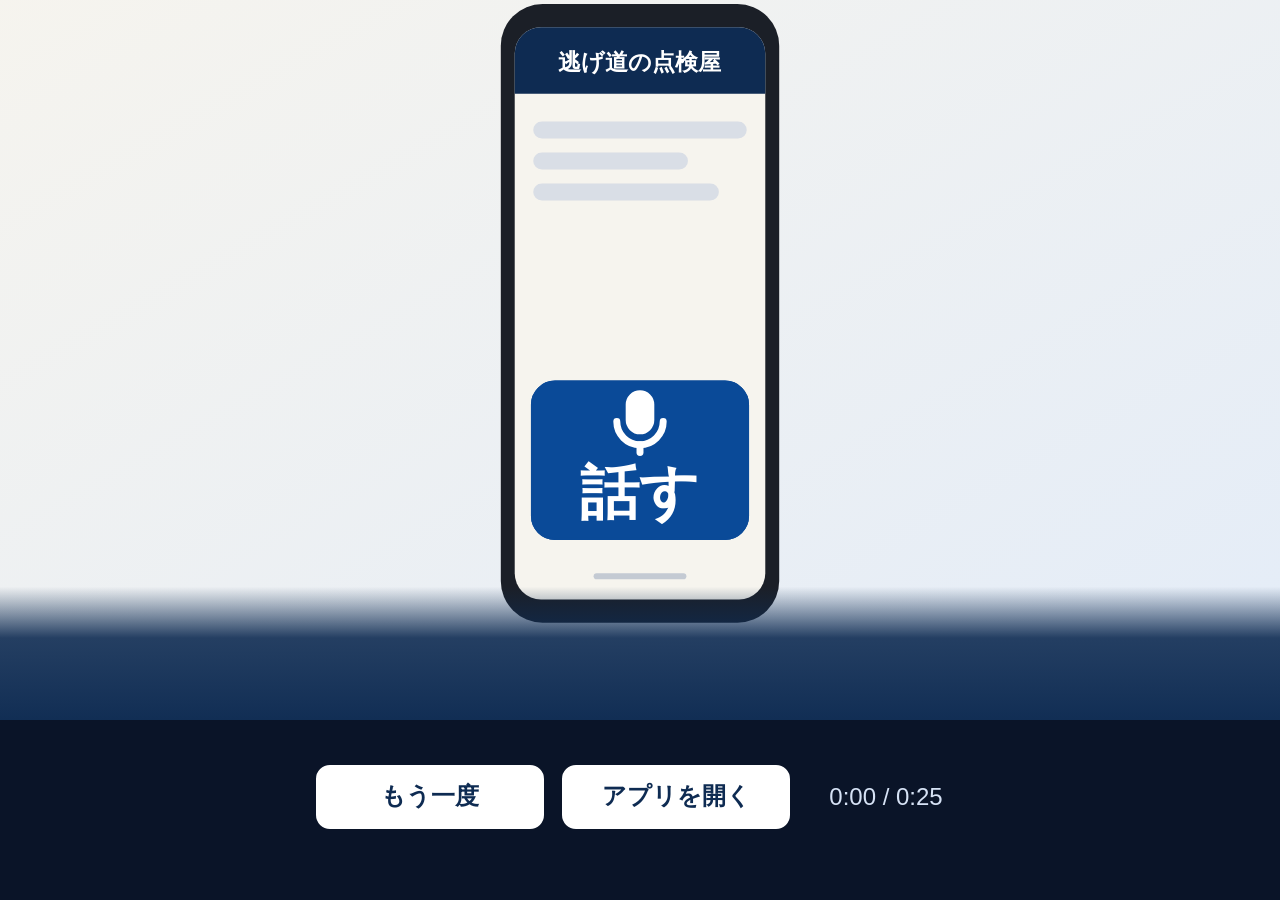
==== commit 0665e984: "アニメーション: 審査員の見直しを反映（はじめにを約25秒に、冒頭に民生委員、仕組みの図を見やすく） Co-Authored-By: Claude Sonnet 5.5 <noreply@anthro" ====
--- a/web/intro/index.html
+++ b/web/intro/index.html
@@ -12,7 +12,7 @@
 </head>
 <body>
 <main class="player">
-  <h1 class="visually-hidden">はじめに（約30秒のアニメーション）</h1>
+  <h1 class="visually-hidden">はじめに（約25秒のアニメーション）</h1>
 
   <div class="frame">
     <svg class="stage" viewBox="0 0 1920 1080" role="img"
@@ -182,6 +182,22 @@
           <use class="boat b2" href="#boat" x="410" y="566" width="96" height="45"/>
           <use class="boat b3" href="#boat" x="120" y="560" width="84" height="40"/>
 
+          <!-- 民生委員（顔は描かない） -->
+          <g id="walker">
+            <ellipse cx="200" cy="874" rx="46" ry="9" fill="#2f4f2f" fill-opacity="0.25"/>
+            <rect x="186" y="826" width="12" height="46" fill="#4b5563"/><rect x="202" y="826" width="12" height="46" fill="#4b5563"/>
+            <ellipse cx="192" cy="873" rx="12" ry="5" fill="#2b2f36"/><ellipse cx="208" cy="873" rx="12" ry="5" fill="#2b2f36"/>
+            <polygon points="178,828 222,828 216,788 184,788" fill="#5a6573"/>
+            <rect x="176" y="740" width="48" height="52" rx="14" fill="#6a8fb0"/>
+            <path d="M176 752 L168 792" stroke="#6a8fb0" stroke-width="12" stroke-linecap="round" fill="none"/>
+            <path d="M224 752 L236 784" stroke="#6a8fb0" stroke-width="12" stroke-linecap="round" fill="none"/>
+            <path d="M238 786 L242 872" stroke="#7a5a3a" stroke-width="5" stroke-linecap="round" fill="none"/>
+            <rect x="195" y="730" width="10" height="12" fill="#f0c7a0"/>
+            <ellipse cx="200" cy="712" rx="18" ry="21" fill="#f0c7a0"/>
+            <ellipse cx="200" cy="704" rx="19" ry="14" fill="#cfd3d8"/>
+            <circle cx="200" cy="688" r="8" fill="#cfd3d8"/>
+          </g>
+
           <rect id="dim" x="-60" y="-60" width="2040" height="1200" fill="#1b2a44"/>
           <rect id="night" x="-60" y="-60" width="2040" height="1200" fill="#06132c"/>
 
@@ -267,6 +283,13 @@
           <path d="M500 520 L420 900"/><path d="M900 520 L880 900"/><path d="M1300 520 L1360 900"/><path d="M1600 520 L1700 900"/>
         </g>
         <rect x="-20" y="900" width="1960" height="60" fill="#a9763f"/>
+
+        <!-- 机の上のスマートフォン（使っていない） -->
+        <g transform="translate(446 716) rotate(-14)">
+          <rect x="-40" y="-74" width="80" height="148" rx="14" fill="#1b1f27"/>
+          <rect x="-33" y="-66" width="66" height="132" rx="9" fill="#2d3541"/>
+          <path d="M-33 -30 L33 -66 V-40 L-33 -4 Z" fill="#fff" fill-opacity="0.07"/>
+        </g>
 
         <!-- 紙の様式 -->
         <g id="paper-form" transform="translate(700 712) rotate(-6) scale(1 0.82)">
@@ -349,7 +372,7 @@
           <rect class="ring r2" x="1422" y="560" width="276" height="200" rx="28" fill="none" stroke="#0a4a98" stroke-width="6"/>
           <rect x="1422" y="560" width="276" height="200" rx="28" fill="#0a4a98"/>
           <g fill="none" stroke="#fff" stroke-width="9" stroke-linecap="round">
-            <rect x="1546" y="586" width="28" height="48" rx="14" fill="#fff"/><path d="M1530 622 a30 30 0 0 0 60 0"/><path d="M1560 652 v16"/>
+            <rect x="1546" y="574" width="28" height="48" rx="14" fill="#fff"/><path d="M1530 610 a30 30 0 0 0 60 0"/><path d="M1560 640 v10"/>
           </g>
           <text x="1560" y="728" text-anchor="middle" font-size="76" fill="#fff">話す</text>
           <rect x="1500" y="806" width="120" height="8" rx="4" fill="#c4cad3"/>
@@ -391,10 +414,9 @@
     <i class="clock" id="clock" aria-hidden="true"></i>
 
     <div class="caps">
-      <p class="cap cap-1">高知県土佐市の宇佐は、海に面した町です。</p>
-      <p class="cap cap-3">紙の様式とハザードマップを見比べて、個別避難計画の作成を手伝います。</p>
+      <p class="cap cap-1">高知県土佐市の宇佐。この町で、民生委員が高齢者を見守っています。</p>
+      <p class="cap cap-3">個別避難計画を、紙の様式とハザードマップで作成します。</p>
       <p class="cap cap-4">夜中に、本当に間に合う？</p>
-      <p class="cap cap-5">話して、点検して、改善する。</p>
       <p class="cap cap-2">南海トラフ地震の津波は、早い場所で<strong>十数分</strong>で到達します。</p>
       <p class="cap-note note-2">30cm の浸水までの時間。高知県の津波浸水予測（2012年）による。予測の版と場所で異なります。</p>
     </div>
--- a/web/intro/intro.css
+++ b/web/intro/intro.css
@@ -1,5 +1,5 @@
 /*
- * 「はじめに」のアニメーション（約30秒）。素の SVG と CSS の @keyframes だけで作成している。
+ * 「はじめに」のアニメーション（約25秒）。素の SVG と CSS の @keyframes だけで作成している。
  * 場面の長さは --d1〜--d5 を変えると、後ろの場面の開始時刻も合わせて動く。
  *   ① 宇佐の海辺の町  ② 地震と、津波が来るまでの時計  ③ 紙の様式を前に悩む民生委員
  *   ④ 「夜中に、本当に間に合う？」  ⑤ 話す・点検する・改善する → アプリへ
@@ -7,10 +7,10 @@
 
 :root {
   --d1: 5s;
-  --d2: 7s;
-  --d3: 7s;
-  --d4: 3.5s;
-  --d5: 6.5s;
+  --d2: 6.5s;
+  --d3: 5.5s;
+  --d4: 3s;
+  --d5: 5s;
   --t1: 0s;
   --t2: calc(var(--t1) + var(--d1));
   --t3: calc(var(--t2) + var(--d2));
@@ -117,18 +117,18 @@
 
 #clock-ui { animation: fade-in 0.6s ease-out calc(var(--t2) + 0.6s) both, fade-out 0.6s ease-in calc(var(--t3) - 0.5s) forwards; }
 #clock-face, #clock-label { animation: pop 0.8s ease-out calc(var(--t2) + 0.6s) both; }
-#clock-face { animation: pop 0.8s ease-out calc(var(--t2) + 0.6s) both, pulse 0.8s ease-in-out calc(var(--t2) + 4.8s) 3 alternate; }
-#sector { animation: sector-run 5.2s linear calc(var(--t2) + 1.4s) both; }
+#clock-face { animation: pop 0.8s ease-out calc(var(--t2) + 0.6s) both, pulse 0.8s ease-in-out calc(var(--t2) + 4.2s) 3 alternate; }
+#sector { animation: sector-run 4.3s linear calc(var(--t2) + 1.4s) both; }
 @keyframes sector-run { from { stroke-dasharray: 300 360; } to { stroke-dasharray: 22 360; } }
-#hand { transform-origin: 50% 100%; animation: hand-run 5.2s linear calc(var(--t2) + 1.4s) both; }
+#hand { transform-origin: 50% 100%; animation: hand-run 4.3s linear calc(var(--t2) + 1.4s) both; }
 @keyframes hand-run { from { transform: rotate(300deg); } to { transform: rotate(22deg); } }
 
 /* --- 場面の文 --------------------------------------------------------------- */
 
-.cap-1 { left: 4cqw; top: 3.2cqw; animation: cap-in 0.8s ease-out calc(var(--t1) + 0.8s) both, cap-out 0.5s ease-in calc(var(--t2) - 0.5s) forwards; }
+.cap-1 { left: 4cqw; top: 3.2cqw; max-width: 66cqw; animation: cap-in 0.8s ease-out calc(var(--t1) + 0.6s) both, cap-out 0.5s ease-in calc(var(--t2) - 0.4s) forwards; }
 .cap-2 { left: 4cqw; top: 3.2cqw; max-width: 62cqw; animation: cap-in 0.8s ease-out calc(var(--t2) + 0.9s) both, cap-out 0.5s ease-in calc(var(--t3) - 0.6s) forwards; }
 .cap-2 strong { color: #a81f17; }
-.note-2 { left: 4cqw; top: 17cqw; max-width: 62cqw; animation: cap-in 0.8s ease-out calc(var(--t2) + 1.6s) both, cap-out 0.5s ease-in calc(var(--t3) - 0.6s) forwards; }
+.note-2 { left: 4cqw; top: 17.5cqw; max-width: 62cqw; font-size: 2.05cqw; animation: cap-in 0.8s ease-out calc(var(--t2) + 1.3s) both, cap-out 0.5s ease-in calc(var(--t3) - 0.6s) forwards; }
 .cap-3 { left: 4cqw; top: 3.2cqw; max-width: 66cqw; animation: cap-in 0.8s ease-out calc(var(--t3) + 0.7s) both, cap-out 0.5s ease-in calc(var(--t4) - 0.5s) forwards; }
 
 /* --- ④ 夜の問い ------------------------------------------------------------ */
@@ -143,33 +143,32 @@
 .lit-g.l2 { animation: fade-in 0.9s ease-out calc(var(--t4) + 0.9s) both; }
 .lit-g.l3 { animation: fade-in 0.9s ease-out calc(var(--t4) + 1.3s) both; }
 #mini-clock { animation: fade-out 0.5s ease-in calc(var(--t5) - 0.3s) forwards; }
-#mini-face { animation: pop 0.8s ease-out calc(var(--t4) + 1.1s) both, pulse 0.9s ease-in-out calc(var(--t4) + 2s) 2 alternate; }
+#mini-face { animation: pop 0.8s ease-out calc(var(--t4) + 0.9s) both, pulse 0.9s ease-in-out calc(var(--t4) + 1.7s) 2 alternate; }
 .cap-4 {
   left: 0; right: 0; margin-inline: auto; width: fit-content; top: 17cqw; max-width: 90cqw;
   padding: 0.55em 1em; font-size: 5cqw;
-  animation: cap-in 0.8s ease-out calc(var(--t4) + 0.4s) both, cap-out 0.4s ease-in calc(var(--t5) - 0.5s) forwards;
+  animation: cap-in 0.6s ease-out calc(var(--t4) + 0.3s) both, cap-out 0.4s ease-in calc(var(--t5) - 0.4s) forwards;
 }
 
 /* --- ⑤ 話す・点検する・改善する → アプリへ -------------------------------------- */
 
 #phone-scene { opacity: 0; animation: fade-in 0.8s ease-out calc(var(--t5) - 0.2s) both; }
-#phone { animation: rise 0.9s ease-out calc(var(--t5) + 0.2s) both, phone-center 0.9s ease-in-out calc(var(--t5) + 4.6s) forwards; }
+#phone { animation: rise 0.9s ease-out calc(var(--t5) + 0.2s) both, phone-center 0.9s ease-in-out calc(var(--t5) + 3.8s) forwards; }
 @keyframes rise { from { opacity: 0; transform: translateY(60px); } to { opacity: 1; transform: none; } }
 @keyframes phone-center { from { transform: none; } to { transform: translateX(-600px) scale(1.16); } }
-.ring { animation: ring 2s ease-out calc(var(--t5) + 1s) infinite; }
-.ring.r2 { animation-delay: calc(var(--t5) + 2s); }
+.ring { animation: ring 2s ease-out calc(var(--t5) + 0.8s) infinite; }
+.ring.r2 { animation-delay: calc(var(--t5) + 1.8s); }
 @keyframes ring { from { opacity: 0.7; transform: scale(1); } to { opacity: 0; transform: scale(1.18); } }
-.mark.m1 { animation: pop 0.7s ease-out calc(var(--t5) + 1.4s) both; }
-.mark.m2 { animation: pop 0.7s ease-out calc(var(--t5) + 2.3s) both; }
-.mark.m3 { animation: pop 0.7s ease-out calc(var(--t5) + 3.2s) both; }
+.mark.m1 { animation: pop 0.7s ease-out calc(var(--t5) + 0.9s) both; }
+.mark.m2 { animation: pop 0.7s ease-out calc(var(--t5) + 1.5s) both; }
+.mark.m3 { animation: pop 0.7s ease-out calc(var(--t5) + 2.1s) both; }
 .arrow-line { stroke-dasharray: 1; }
-.a1 .arrow-line { animation: draw 0.5s ease-out calc(var(--t5) + 1.9s) both; }
-.a1 .arrow-head { animation: fade-in 0.2s linear calc(var(--t5) + 2.3s) both; }
-.a2 .arrow-line { animation: draw 0.5s ease-out calc(var(--t5) + 2.8s) both; }
-.a2 .arrow-head { animation: fade-in 0.2s linear calc(var(--t5) + 3.2s) both; }
-#marks { animation: fade-out 0.6s ease-in calc(var(--t5) + 4.5s) forwards; }
-#title { animation: fade-in 0.8s ease-out calc(var(--t5) + 1s) both, fade-out 0.6s ease-in calc(var(--t5) + 4.5s) forwards; }
-.cap-5 {
-  left: 4cqw; top: 3.2cqw;
-  animation: cap-in 0.8s ease-out calc(var(--t5) + 0.6s) both, cap-out 0.5s ease-in calc(var(--t5) + 4.5s) forwards;
-}
+.a1 .arrow-line { animation: draw 0.4s ease-out calc(var(--t5) + 1.2s) both; }
+.a1 .arrow-head { animation: fade-in 0.2s linear calc(var(--t5) + 1.5s) both; }
+.a2 .arrow-line { animation: draw 0.4s ease-out calc(var(--t5) + 1.8s) both; }
+.a2 .arrow-head { animation: fade-in 0.2s linear calc(var(--t5) + 2.1s) both; }
+#marks { animation: fade-out 0.6s ease-in calc(var(--t5) + 3.7s) forwards; }
+#title { animation: fade-in 0.8s ease-out calc(var(--t5) + 0.5s) both, fade-out 0.6s ease-in calc(var(--t5) + 3.7s) forwards; }
+
+/* 冒頭に出る、顔を描かない民生委員 */
+#walker { animation: fade-in 0.8s ease-out calc(var(--t1) + 0.3s) both; }
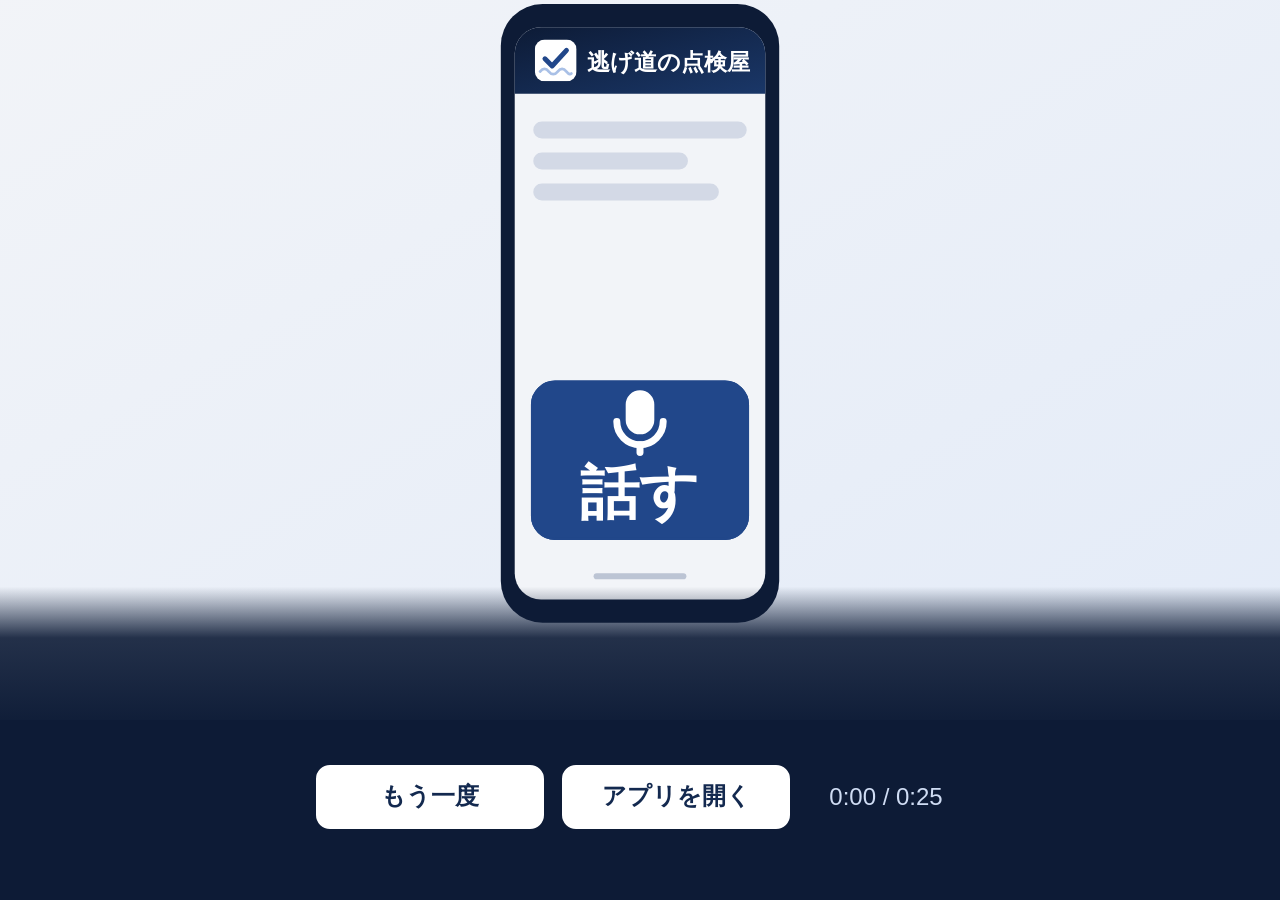
==== commit b4b4632e: "アニメーション: 色と書体をアプリのデザイン（藍）にそろえ、はじめにの最後にロゴを出した Co-Authored-By: Claude Sonnet 5.5 <noreply@anthropic.co" ====
--- a/web/intro/index.html
+++ b/web/intro/index.html
@@ -19,28 +19,31 @@
          aria-label="高知県土佐市の宇佐の海辺の町、津波が来るまでの時計、紙の様式とハザードマップを前に悩む民生委員、スマートフォンの「話す」ボタンのイラスト">
       <defs>
         <linearGradient id="g-sky-day" x1="0" y1="0" x2="0" y2="1">
-          <stop offset="0" stop-color="#86c9ec"/><stop offset="1" stop-color="#eaf6fb"/>
+          <stop offset="0" stop-color="#a9c0e6"/><stop offset="1" stop-color="#e3ebf8"/>
         </linearGradient>
         <linearGradient id="g-sky-night" x1="0" y1="0" x2="0" y2="1">
-          <stop offset="0" stop-color="#050e22"/><stop offset="1" stop-color="#1d3d70"/>
+          <stop offset="0" stop-color="#0d1b36"/><stop offset="1" stop-color="#1a3768"/>
         </linearGradient>
         <linearGradient id="g-sea" x1="0" y1="0" x2="0" y2="1">
-          <stop offset="0" stop-color="#7cc4e6"/><stop offset="1" stop-color="#2c7db3"/>
+          <stop offset="0" stop-color="#a9c0e6"/><stop offset="1" stop-color="#2d5ca8"/>
         </linearGradient>
         <radialGradient id="g-sun">
-          <stop offset="0" stop-color="#fff6c4" stop-opacity="1"/><stop offset="1" stop-color="#fff6c4" stop-opacity="0"/>
+          <stop offset="0" stop-color="#fff3c4" stop-opacity="1"/><stop offset="1" stop-color="#fff3c4" stop-opacity="0"/>
         </radialGradient>
         <linearGradient id="g-band" x1="0" y1="0" x2="0" y2="1">
-          <stop offset="0" stop-color="#0e2b52" stop-opacity="0"/><stop offset="0.35" stop-color="#0e2b52" stop-opacity="0.9"/><stop offset="1" stop-color="#0e2b52"/>
+          <stop offset="0" stop-color="#0d1b36" stop-opacity="0"/><stop offset="0.35" stop-color="#0d1b36" stop-opacity="0.9"/><stop offset="1" stop-color="#0d1b36"/>
         </linearGradient>
         <linearGradient id="g-dusk" x1="0" y1="0" x2="0" y2="1">
-          <stop offset="0" stop-color="#6a6aa8"/><stop offset="0.55" stop-color="#e9a077"/><stop offset="1" stop-color="#f7d08e"/>
+          <stop offset="0" stop-color="#2d5ca8"/><stop offset="0.55" stop-color="#a9c0e6"/><stop offset="1" stop-color="#ffe9a3"/>
         </linearGradient>
         <radialGradient id="g-glow">
-          <stop offset="0" stop-color="#ffd36a" stop-opacity="0.6"/><stop offset="1" stop-color="#ffd36a" stop-opacity="0"/>
+          <stop offset="0" stop-color="#f4b400" stop-opacity="0.6"/><stop offset="1" stop-color="#f4b400" stop-opacity="0"/>
         </radialGradient>
         <linearGradient id="g-paper" x1="0" y1="0" x2="1" y2="1">
-          <stop offset="0" stop-color="#f6f4ee"/><stop offset="1" stop-color="#e3ecf8"/>
+          <stop offset="0" stop-color="#f2f4f8"/><stop offset="1" stop-color="#e3ebf8"/>
+        </linearGradient>
+        <linearGradient id="g-appbar" x1="0" y1="0" x2="1" y2="1">
+          <stop offset="0" stop-color="#0d1b36"/><stop offset="1" stop-color="#1a3768"/>
         </linearGradient>
         <pattern id="p-wave" width="160" height="24" patternUnits="userSpaceOnUse">
           <path d="M0 12 q20 -10 40 0 t40 0 t40 0 t40 0" fill="none" stroke="#fff" stroke-opacity="0.55" stroke-width="4" stroke-linecap="round"/>
@@ -82,19 +85,19 @@
           <rect class="win" x="70" y="130" width="26" height="14"/>
         </symbol>
         <symbol id="tree" viewBox="0 0 60 80">
-          <rect x="27" y="50" width="7" height="30" fill="#7a5a3a"/>
-          <circle cx="30" cy="26" r="22" fill="#3f8a4c"/><circle cx="18" cy="38" r="16" fill="#4c9b58"/><circle cx="42" cy="38" r="16" fill="#46924f"/>
+          <rect x="27" y="50" width="7" height="30" fill="#4a3500"/>
+          <circle cx="30" cy="26" r="22" fill="#1b7d46"/><circle cx="18" cy="38" r="16" fill="#2a9159"/><circle cx="42" cy="38" r="16" fill="#238853"/>
         </symbol>
         <symbol id="pine" viewBox="0 0 50 90">
-          <rect x="22" y="62" width="6" height="28" fill="#6d4f35"/>
-          <polygon points="25,4 46,34 4,34" fill="#2f7a47"/><polygon points="25,20 48,52 2,52" fill="#2a7040"/><polygon points="25,36 50,70 0,70" fill="#256839"/>
+          <rect x="22" y="62" width="6" height="28" fill="#4a3500"/>
+          <polygon points="25,4 46,34 4,34" fill="#2a9159"/><polygon points="25,20 48,52 2,52" fill="#1b7d46"/><polygon points="25,36 50,70 0,70" fill="#14683a"/>
         </symbol>
         <symbol id="boat" viewBox="0 0 120 56">
-          <ellipse cx="60" cy="50" rx="52" ry="5" fill="#0d3a5e" fill-opacity="0.25"/>
-          <polygon points="6,26 114,26 98,46 22,46" fill="#f8f8f4"/>
-          <polygon points="10,32 110,32 106,38 14,38" fill="#1d6aa8"/>
-          <rect x="46" y="8" width="34" height="18" fill="#e5ecf0"/><rect x="52" y="12" width="22" height="9" fill="#9ccbe4"/>
-          <rect x="30" y="0" width="3" height="26" fill="#6b747c"/>
+          <ellipse cx="60" cy="50" rx="52" ry="5" fill="#0d1b36" fill-opacity="0.25"/>
+          <polygon points="6,26 114,26 98,46 22,46" fill="#ffffff"/>
+          <polygon points="10,32 110,32 106,38 14,38" fill="#21478a"/>
+          <rect x="46" y="8" width="34" height="18" fill="#e3ebf8"/><rect x="52" y="12" width="22" height="9" fill="#a9c0e6"/>
+          <rect x="30" y="0" width="3" height="26" fill="#5d667b"/>
         </symbol>
         <symbol id="cloud" viewBox="0 0 300 100">
           <ellipse cx="110" cy="64" rx="86" ry="30" fill="#fff"/><ellipse cx="196" cy="60" rx="72" ry="34" fill="#fff"/><ellipse cx="150" cy="42" rx="62" ry="34" fill="#fff"/>
@@ -109,7 +112,7 @@
 
           <g id="sun">
             <circle cx="1560" cy="176" r="150" fill="url(#g-sun)"/>
-            <circle cx="1560" cy="176" r="70" fill="#fff3b0"/>
+            <circle cx="1560" cy="176" r="70" fill="#fff3c4"/>
           </g>
           <g id="clouds">
             <use class="cloud c1" href="#cloud" x="260" y="120" width="330" height="110" opacity="0.95"/>
@@ -117,7 +120,7 @@
             <use class="cloud c3" href="#cloud" x="1330" y="290" width="230" height="76" opacity="0.8"/>
           </g>
 
-          <path id="far-hills" d="M-60 468 C140 392 330 410 520 446 C720 482 880 372 1100 388 C1380 408 1560 336 1980 410 V470 H-60 Z" fill="#b5d3dc"/>
+          <path id="far-hills" d="M-60 468 C140 392 330 410 520 446 C720 482 880 372 1100 388 C1380 408 1560 336 1980 410 V470 H-60 Z" fill="#8fcaa5" fill-opacity="0.55"/>
           <use href="#sea-shape" fill="url(#g-sea)"/>
           <g clip-path="url(#clip-sea)">
             <rect class="wave-row w1" x="-220" y="490" width="2400" height="24" fill="url(#p-wave)"/>
@@ -129,29 +132,29 @@
           <!-- 津波の波（②）。海の中だけに描き、海岸線で止める -->
           <g clip-path="url(#clip-sea)">
             <g id="wave">
-              <rect x="-60" y="456" width="2040" height="150" fill="#1d5d92" fill-opacity="0.9"/>
-              <path d="M-60 520 q50 -22 100 0 t100 0 t100 0 t100 0 t100 0 t100 0 t100 0 t100 0 t100 0 t100 0 t100 0 t100 0 t100 0 t100 0 t100 0 t100 0 t100 0 t100 0 t100 0 t100 0 t100 0" fill="none" stroke="#bfe3f5" stroke-width="7" stroke-opacity="0.7"/>
+              <rect x="-60" y="456" width="2040" height="150" fill="#1a3768" fill-opacity="0.9"/>
+              <path d="M-60 520 q50 -22 100 0 t100 0 t100 0 t100 0 t100 0 t100 0 t100 0 t100 0 t100 0 t100 0 t100 0 t100 0 t100 0 t100 0 t100 0 t100 0 t100 0 t100 0 t100 0 t100 0 t100 0" fill="none" stroke="#cfdcf3" stroke-width="7" stroke-opacity="0.7"/>
               <path d="M-40 470 q40 -40 80 0 t80 0 t80 0 t80 0 t80 0 t80 0 t80 0 t80 0 t80 0 t80 0 t80 0 t80 0 t80 0 t80 0 t80 0 t80 0 t80 0 t80 0 t80 0 t80 0 t80 0 t80 0 t80 0 t80 0 t80 0 t80 0" fill="none" stroke="#fff" stroke-width="13" stroke-linecap="round"/>
             </g>
           </g>
 
-          <path id="mid-hills" d="M780 600 C930 500 1110 336 1380 330 C1620 326 1790 410 1980 388 V620 H780 Z" fill="#79ad86"/>
-          <path d="M1180 360 C1300 330 1500 326 1620 350 C1500 380 1340 400 1180 360 Z" fill="#6aa079" opacity="0.7"/>
+          <path id="mid-hills" d="M780 600 C930 500 1110 336 1380 330 C1620 326 1790 410 1980 388 V620 H780 Z" fill="#55a175"/>
+          <path d="M1180 360 C1300 330 1500 326 1620 350 C1500 380 1340 400 1180 360 Z" fill="#3f8c5f" opacity="0.7"/>
           <use href="#pine" x="1060" y="420" width="42" height="76"/><use href="#pine" x="1108" y="408" width="46" height="82"/>
           <use href="#pine" x="1500" y="372" width="40" height="72"/><use href="#pine" x="1548" y="384" width="44" height="78"/>
           <use href="#pine" x="1690" y="396" width="40" height="72"/>
 
           <!-- 海岸線の砂浜と陸地 -->
-          <path d="M-40 716 C300 700 520 668 800 650 C1100 630 1500 590 1960 560" fill="none" stroke="#f1e3ba" stroke-width="30"/>
-          <path id="land" d="M-40 716 C300 700 520 668 800 650 C1100 630 1500 590 1960 560 V1100 H-40 Z" fill="#a6cf8e"/>
+          <path d="M-40 716 C300 700 520 668 800 650 C1100 630 1500 590 1960 560" fill="none" stroke="#fff3c4" stroke-width="30"/>
+          <path id="land" d="M-40 716 C300 700 520 668 800 650 C1100 630 1500 590 1960 560 V1100 H-40 Z" fill="#8fcaa5"/>
           <path d="M-40 716 C300 700 520 668 800 650 C1100 630 1500 590 1960 560" fill="none" stroke="#fff" stroke-width="7" stroke-opacity="0.8" stroke-dasharray="40 26"/>
-          <path d="M-60 868 C380 836 900 794 1400 752 C1620 734 1800 714 1980 696 V744 C1800 764 1620 782 1400 800 C900 842 380 886 -60 920 Z" fill="#c4bfb3"/>
+          <path d="M-60 868 C380 836 900 794 1400 752 C1620 734 1800 714 1980 696 V744 C1800 764 1620 782 1400 800 C900 842 380 886 -60 920 Z" fill="#d3d9e6"/>
 
           <!-- 防波堤と灯台 -->
-          <polygon points="532,680 592,680 606,560 568,560" fill="#cfd4d8"/>
-          <polygon points="592,680 606,560 614,566 602,684" fill="#9aa3aa"/>
-          <polygon points="578,560 596,560 592,506 582,506" fill="#fff"/><polygon points="581,538 593,538 592,522 582,522" fill="#c93a2e"/>
-          <rect x="580" y="496" width="14" height="10" fill="#ffd45e"/><polygon points="576,496 598,496 587,484" fill="#c93a2e"/>
+          <polygon points="532,680 592,680 606,560 568,560" fill="#d3d9e6"/>
+          <polygon points="592,680 606,560 614,566 602,684" fill="#7a859b"/>
+          <polygon points="578,560 596,560 592,506 582,506" fill="#fff"/><polygon points="581,538 593,538 592,522 582,522" fill="#c62a1f"/>
+          <rect x="580" y="496" width="14" height="10" fill="#f4b400"/><polygon points="576,496 598,496 587,484" fill="#c62a1f"/>
 
           <!-- 家と木（奥の列から手前の列へ） -->
           <use class="hv1" href="#house-a" x="990" y="640" width="99" height="80"/>
@@ -184,22 +187,22 @@
 
           <!-- 民生委員（顔は描かない） -->
           <g id="walker">
-            <ellipse cx="200" cy="874" rx="46" ry="9" fill="#2f4f2f" fill-opacity="0.25"/>
-            <rect x="186" y="826" width="12" height="46" fill="#4b5563"/><rect x="202" y="826" width="12" height="46" fill="#4b5563"/>
-            <ellipse cx="192" cy="873" rx="12" ry="5" fill="#2b2f36"/><ellipse cx="208" cy="873" rx="12" ry="5" fill="#2b2f36"/>
-            <polygon points="178,828 222,828 216,788 184,788" fill="#5a6573"/>
-            <rect x="176" y="740" width="48" height="52" rx="14" fill="#6a8fb0"/>
-            <path d="M176 752 L168 792" stroke="#6a8fb0" stroke-width="12" stroke-linecap="round" fill="none"/>
-            <path d="M224 752 L236 784" stroke="#6a8fb0" stroke-width="12" stroke-linecap="round" fill="none"/>
-            <path d="M238 786 L242 872" stroke="#7a5a3a" stroke-width="5" stroke-linecap="round" fill="none"/>
+            <ellipse cx="200" cy="874" rx="46" ry="9" fill="#0d1b36" fill-opacity="0.25"/>
+            <rect x="186" y="826" width="12" height="46" fill="#5d667b"/><rect x="202" y="826" width="12" height="46" fill="#5d667b"/>
+            <ellipse cx="192" cy="873" rx="12" ry="5" fill="#141c2e"/><ellipse cx="208" cy="873" rx="12" ry="5" fill="#141c2e"/>
+            <polygon points="178,828 222,828 216,788 184,788" fill="#38425a"/>
+            <rect x="176" y="740" width="48" height="52" rx="14" fill="#2d5ca8"/>
+            <path d="M176 752 L168 792" stroke="#2d5ca8" stroke-width="12" stroke-linecap="round" fill="none"/>
+            <path d="M224 752 L236 784" stroke="#2d5ca8" stroke-width="12" stroke-linecap="round" fill="none"/>
+            <path d="M238 786 L242 872" stroke="#4a3500" stroke-width="5" stroke-linecap="round" fill="none"/>
             <rect x="195" y="730" width="10" height="12" fill="#f0c7a0"/>
             <ellipse cx="200" cy="712" rx="18" ry="21" fill="#f0c7a0"/>
-            <ellipse cx="200" cy="704" rx="19" ry="14" fill="#cfd3d8"/>
-            <circle cx="200" cy="688" r="8" fill="#cfd3d8"/>
-          </g>
-
-          <rect id="dim" x="-60" y="-60" width="2040" height="1200" fill="#1b2a44"/>
-          <rect id="night" x="-60" y="-60" width="2040" height="1200" fill="#06132c"/>
+            <ellipse cx="200" cy="704" rx="19" ry="14" fill="#d3d9e6"/>
+            <circle cx="200" cy="688" r="8" fill="#d3d9e6"/>
+          </g>
+
+          <rect id="dim" x="-60" y="-60" width="2040" height="1200" fill="#13294f"/>
+          <rect id="night" x="-60" y="-60" width="2040" height="1200" fill="#0d1b36"/>
 
           <!-- ④ 夜の星・月・月明かり・明かりの窓（暗くする覆いの上に置く） -->
           <g id="stars">
@@ -209,153 +212,153 @@
           </g>
           <g id="moon">
             <circle cx="260" cy="170" r="130" fill="url(#g-sun)"/>
-            <circle cx="260" cy="170" r="62" fill="#fff6cf"/>
-            <circle cx="240" cy="154" r="12" fill="#eadfae" fill-opacity="0.7"/><circle cx="282" cy="188" r="16" fill="#eadfae" fill-opacity="0.6"/><circle cx="268" cy="140" r="8" fill="#eadfae" fill-opacity="0.6"/>
-          </g>
-          <g id="moon-reflect" fill="#fff6cf" fill-opacity="0.55">
+            <circle cx="260" cy="170" r="62" fill="#fff3c4"/>
+            <circle cx="240" cy="154" r="12" fill="#e0b020" fill-opacity="0.3"/><circle cx="282" cy="188" r="16" fill="#e0b020" fill-opacity="0.3"/><circle cx="268" cy="140" r="8" fill="#e0b020" fill-opacity="0.3"/>
+          </g>
+          <g id="moon-reflect" fill="#fff3c4" fill-opacity="0.55">
             <rect x="196" y="486" width="128" height="8" rx="4"/><rect x="214" y="510" width="92" height="8" rx="4"/><rect x="200" y="534" width="120" height="8" rx="4"/><rect x="224" y="558" width="72" height="8" rx="4"/><rect x="208" y="582" width="104" height="8" rx="4"/>
           </g>
           <g id="lights">
-            <g class="lit-g l1"><circle cx="362.5" cy="849.5" r="26" fill="url(#g-glow)"/><rect x="351" y="838" width="23" height="23" rx="2" fill="#ffd36a"/><circle cx="932.5" cy="871.5" r="26" fill="url(#g-glow)"/><rect x="921" y="860" width="23" height="23" rx="2" fill="#ffd36a"/><circle cx="1542.5" cy="837.5" r="26" fill="url(#g-glow)"/><rect x="1531" y="826" width="23" height="23" rx="2" fill="#ffd36a"/><circle cx="633.5" cy="873.5" r="26" fill="url(#g-glow)"/><rect x="621" y="862" width="25" height="23" rx="2" fill="#ffd36a"/><circle cx="1243.5" cy="867.5" r="26" fill="url(#g-glow)"/><rect x="1231" y="856" width="25" height="23" rx="2" fill="#ffd36a"/><circle cx="1803.5" cy="831.5" r="26" fill="url(#g-glow)"/><rect x="1791" y="820" width="25" height="23" rx="2" fill="#ffd36a"/></g>
-            <g class="lit-g l2"><circle cx="390.5" cy="849.5" r="26" fill="url(#g-glow)"/><rect x="382" y="838" width="17" height="23" rx="2" fill="#ffd36a"/><circle cx="746" cy="781" r="26" fill="url(#g-glow)"/><rect x="737" y="772" width="18" height="18" rx="2" fill="#ffd36a"/><circle cx="1206" cy="763" r="26" fill="url(#g-glow)"/><rect x="1197" y="754" width="18" height="18" rx="2" fill="#ffd36a"/><circle cx="1676" cy="725" r="26" fill="url(#g-glow)"/><rect x="1667" y="716" width="18" height="18" rx="2" fill="#ffd36a"/><circle cx="937" cy="787" r="26" fill="url(#g-glow)"/><rect x="927" y="778" width="20" height="18" rx="2" fill="#ffd36a"/><circle cx="1437" cy="753" r="26" fill="url(#g-glow)"/><rect x="1427" y="744" width="20" height="18" rx="2" fill="#ffd36a"/></g>
-            <g class="lit-g l3"><circle cx="1033" cy="695" r="26" fill="url(#g-glow)"/><rect x="1026" y="688" width="14" height="14" rx="2" fill="#ffd36a"/><circle cx="1467" cy="667" r="26" fill="url(#g-glow)"/><rect x="1460" y="660" width="14" height="14" rx="2" fill="#ffd36a"/></g>
+            <g class="lit-g l1"><circle cx="362.5" cy="849.5" r="26" fill="url(#g-glow)"/><rect x="351" y="838" width="23" height="23" rx="2" fill="#f4b400"/><circle cx="932.5" cy="871.5" r="26" fill="url(#g-glow)"/><rect x="921" y="860" width="23" height="23" rx="2" fill="#f4b400"/><circle cx="1542.5" cy="837.5" r="26" fill="url(#g-glow)"/><rect x="1531" y="826" width="23" height="23" rx="2" fill="#f4b400"/><circle cx="633.5" cy="873.5" r="26" fill="url(#g-glow)"/><rect x="621" y="862" width="25" height="23" rx="2" fill="#f4b400"/><circle cx="1243.5" cy="867.5" r="26" fill="url(#g-glow)"/><rect x="1231" y="856" width="25" height="23" rx="2" fill="#f4b400"/><circle cx="1803.5" cy="831.5" r="26" fill="url(#g-glow)"/><rect x="1791" y="820" width="25" height="23" rx="2" fill="#f4b400"/></g>
+            <g class="lit-g l2"><circle cx="390.5" cy="849.5" r="26" fill="url(#g-glow)"/><rect x="382" y="838" width="17" height="23" rx="2" fill="#f4b400"/><circle cx="746" cy="781" r="26" fill="url(#g-glow)"/><rect x="737" y="772" width="18" height="18" rx="2" fill="#f4b400"/><circle cx="1206" cy="763" r="26" fill="url(#g-glow)"/><rect x="1197" y="754" width="18" height="18" rx="2" fill="#f4b400"/><circle cx="1676" cy="725" r="26" fill="url(#g-glow)"/><rect x="1667" y="716" width="18" height="18" rx="2" fill="#f4b400"/><circle cx="937" cy="787" r="26" fill="url(#g-glow)"/><rect x="927" y="778" width="20" height="18" rx="2" fill="#f4b400"/><circle cx="1437" cy="753" r="26" fill="url(#g-glow)"/><rect x="1427" y="744" width="20" height="18" rx="2" fill="#f4b400"/></g>
+            <g class="lit-g l3"><circle cx="1033" cy="695" r="26" fill="url(#g-glow)"/><rect x="1026" y="688" width="14" height="14" rx="2" fill="#f4b400"/><circle cx="1467" cy="667" r="26" fill="url(#g-glow)"/><rect x="1460" y="660" width="14" height="14" rx="2" fill="#f4b400"/></g>
           </g>
         </g>
       </g>
 
       <!-- ===== ② 地震の表示と、津波が来るまでの時計 ===== -->
       <g id="quake-tag">
-        <rect x="760" y="340" width="400" height="104" rx="22" fill="#b3261e"/>
-        <text x="960" y="412" text-anchor="middle" font-size="64" fill="#fff">地震が起きた</text>
+        <rect x="736" y="520" width="448" height="104" rx="22" fill="#a31d14"/>
+        <text x="960" y="592" text-anchor="middle" font-size="64" fill="#fff">地震が起きた</text>
       </g>
 
       <g id="clock-ui" transform="translate(1560 360)">
         <g id="clock-face">
           <circle r="176" fill="#fff" fill-opacity="0.35"/>
-          <circle r="150" fill="#fff" stroke="#0e2b52" stroke-width="10"/>
-          <circle id="sector" r="72" fill="none" stroke="#d3342b" stroke-width="144" pathLength="360" transform="rotate(-90)"/>
-          <g stroke="#0e2b52" stroke-width="7" stroke-linecap="round">
+          <circle r="150" fill="#fff" stroke="#13294f" stroke-width="10"/>
+          <circle id="sector" r="72" fill="none" stroke="#c62a1f" stroke-width="144" pathLength="360" transform="rotate(-90)"/>
+          <g stroke="#13294f" stroke-width="7" stroke-linecap="round">
             <line y1="-140" y2="-122"/><line y1="-140" y2="-122" transform="rotate(30)"/><line y1="-140" y2="-122" transform="rotate(60)"/>
             <line y1="-140" y2="-122" transform="rotate(90)"/><line y1="-140" y2="-122" transform="rotate(120)"/><line y1="-140" y2="-122" transform="rotate(150)"/>
             <line y1="-140" y2="-122" transform="rotate(180)"/><line y1="-140" y2="-122" transform="rotate(210)"/><line y1="-140" y2="-122" transform="rotate(240)"/>
             <line y1="-140" y2="-122" transform="rotate(270)"/><line y1="-140" y2="-122" transform="rotate(300)"/><line y1="-140" y2="-122" transform="rotate(330)"/>
           </g>
-          <line id="hand" y2="-128" stroke="#0e2b52" stroke-width="11" stroke-linecap="round"/>
-          <circle r="15" fill="#0e2b52"/>
+          <line id="hand" y2="-128" stroke="#13294f" stroke-width="11" stroke-linecap="round"/>
+          <circle r="15" fill="#13294f"/>
         </g>
         <g id="clock-label">
           <rect x="-190" y="196" width="380" height="76" rx="18" fill="#fff"/>
-          <text y="250" text-anchor="middle" font-size="46" fill="#0e2b52">津波が来るまで</text>
+          <text y="250" text-anchor="middle" font-size="46" fill="#13294f">津波が来るまで</text>
         </g>
       </g>
 
       <!-- ===== ③ 紙の様式とハザードマップを前に悩む民生委員（顔は描かない） ===== -->
       <g id="room">
-        <rect x="-40" y="-40" width="2000" height="580" fill="#f1e6d1"/>
-        <rect x="-40" y="496" width="2000" height="36" fill="#e3d3b4"/>
+        <rect x="-40" y="-40" width="2000" height="580" fill="#e3ebf8"/>
+        <rect x="-40" y="496" width="2000" height="36" fill="#cfdcf3"/>
 
         <!-- 窓（夕方） -->
-        <rect x="1400" y="110" width="440" height="330" fill="#7c5c3f"/>
+        <rect x="1400" y="110" width="440" height="330" fill="#13294f"/>
         <rect x="1418" y="128" width="404" height="294" fill="url(#g-dusk)"/>
-        <path d="M1418 380 C1500 330 1580 350 1650 320 C1720 292 1780 330 1822 316 V422 H1418 Z" fill="#4a4a7c"/>
-        <path d="M1418 396 H1822 V422 H1418 Z" fill="#35507e"/>
-        <rect x="1612" y="128" width="16" height="294" fill="#7c5c3f"/>
-        <rect x="1418" y="268" width="404" height="14" fill="#7c5c3f"/>
-        <rect x="1384" y="438" width="472" height="22" fill="#96734f"/>
+        <path d="M1418 380 C1500 330 1580 350 1650 320 C1720 292 1780 330 1822 316 V422 H1418 Z" fill="#1a3768"/>
+        <path d="M1418 396 H1822 V422 H1418 Z" fill="#13294f"/>
+        <rect x="1612" y="128" width="16" height="294" fill="#13294f"/>
+        <rect x="1418" y="268" width="404" height="14" fill="#13294f"/>
+        <rect x="1384" y="438" width="472" height="22" fill="#1a3768"/>
 
         <!-- 人（机の向こう側。顔は描かない） -->
         <g transform="translate(550 0)">
-        <path d="M730 560 C730 490 786 456 850 452 L950 452 C1014 456 1070 490 1070 560 Z" fill="#6a8fb0"/>
-        <polygon points="868,452 932,452 900,512" fill="#f4efe6"/>
+        <path d="M730 560 C730 490 786 456 850 452 L950 452 C1014 456 1070 490 1070 560 Z" fill="#2d5ca8"/>
+        <polygon points="868,452 932,452 900,512" fill="#ffffff"/>
         <rect x="884" y="408" width="32" height="48" fill="#f0c7a0"/>
         <g id="head">
           <ellipse cx="832" cy="356" rx="9" ry="14" fill="#e5b58f"/><ellipse cx="968" cy="356" rx="9" ry="14" fill="#e5b58f"/>
           <ellipse cx="900" cy="348" rx="66" ry="76" fill="#f0c7a0"/>
-          <path d="M833 346 C826 272 868 258 900 258 C934 258 976 272 967 346 C960 312 932 298 900 298 C868 298 840 312 833 346 Z" fill="#cfd3d8"/>
-          <circle cx="900" cy="246" r="27" fill="#cfd3d8"/><rect x="880" y="268" width="40" height="8" rx="4" fill="#9aa1aa"/>
+          <path d="M833 346 C826 272 868 258 900 258 C934 258 976 272 967 346 C960 312 932 298 900 298 C868 298 840 312 833 346 Z" fill="#d3d9e6"/>
+          <circle cx="900" cy="246" r="27" fill="#d3d9e6"/><rect x="880" y="268" width="40" height="8" rx="4" fill="#7a859b"/>
         </g>
 
         </g>
 
         <!-- 机 -->
-        <polygon points="160,520 1760,520 1940,900 -20,900" fill="#d8b083"/>
-        <g stroke="#c89f70" stroke-width="3" stroke-opacity="0.7" fill="none">
+        <polygon points="160,520 1760,520 1940,900 -20,900" fill="#a9c0e6"/>
+        <g stroke="#2d5ca8" stroke-width="3" stroke-opacity="0.22" fill="none">
           <path d="M500 520 L420 900"/><path d="M900 520 L880 900"/><path d="M1300 520 L1360 900"/><path d="M1600 520 L1700 900"/>
         </g>
-        <rect x="-20" y="900" width="1960" height="60" fill="#a9763f"/>
+        <rect x="-20" y="900" width="1960" height="60" fill="#21478a"/>
 
         <!-- 机の上のスマートフォン（使っていない） -->
         <g transform="translate(446 716) rotate(-14)">
-          <rect x="-40" y="-74" width="80" height="148" rx="14" fill="#1b1f27"/>
-          <rect x="-33" y="-66" width="66" height="132" rx="9" fill="#2d3541"/>
+          <rect x="-40" y="-74" width="80" height="148" rx="14" fill="#0d1b36"/>
+          <rect x="-33" y="-66" width="66" height="132" rx="9" fill="#1a3768"/>
           <path d="M-33 -30 L33 -66 V-40 L-33 -4 Z" fill="#fff" fill-opacity="0.07"/>
         </g>
 
         <!-- 紙の様式 -->
         <g id="paper-form" transform="translate(700 712) rotate(-6) scale(1 0.82)">
-          <rect x="-190" y="-230" width="380" height="460" fill="#fff" stroke="#cfd3d8" stroke-width="3"/>
-          <rect x="-190" y="-230" width="380" height="64" fill="#0e2b52"/>
+          <rect x="-190" y="-230" width="380" height="460" fill="#fff" stroke="#d3d9e6" stroke-width="3"/>
+          <rect x="-190" y="-230" width="380" height="64" fill="#13294f"/>
           <text x="-168" y="-185" font-size="34" fill="#fff">個別避難計画</text>
-          <g fill="#e6eefa"><rect x="-170" y="-144" width="110" height="38"/><rect x="-170" y="-92" width="110" height="38"/><rect x="-170" y="-40" width="110" height="38"/><rect x="-170" y="12" width="110" height="38"/><rect x="-170" y="64" width="110" height="38"/><rect x="-170" y="116" width="110" height="38"/></g>
-          <g fill="none" stroke="#b9c4d6" stroke-width="3"><rect x="-46" y="-144" width="216" height="38"/><rect x="-46" y="-92" width="216" height="38"/><rect x="-46" y="-40" width="216" height="38"/><rect x="-46" y="12" width="216" height="38"/><rect x="-46" y="64" width="216" height="38"/><rect x="-46" y="116" width="216" height="38"/></g>
-          <g fill="none" stroke="#4b5563" stroke-width="4" stroke-linecap="round">
+          <g fill="#e3ebf8"><rect x="-170" y="-144" width="110" height="38"/><rect x="-170" y="-92" width="110" height="38"/><rect x="-170" y="-40" width="110" height="38"/><rect x="-170" y="12" width="110" height="38"/><rect x="-170" y="64" width="110" height="38"/><rect x="-170" y="116" width="110" height="38"/></g>
+          <g fill="none" stroke="#a9c0e6" stroke-width="3"><rect x="-46" y="-144" width="216" height="38"/><rect x="-46" y="-92" width="216" height="38"/><rect x="-46" y="-40" width="216" height="38"/><rect x="-46" y="12" width="216" height="38"/><rect x="-46" y="64" width="216" height="38"/><rect x="-46" y="116" width="216" height="38"/></g>
+          <g fill="none" stroke="#38425a" stroke-width="4" stroke-linecap="round">
             <path d="M-30 -125 q12 -12 24 0 t24 0 t24 0 t24 0"/><path d="M-30 -73 q12 -12 24 0 t24 0 t24 0"/><path d="M-30 -21 q12 -12 24 0 t24 0 t24 0 t24 0 t24 0"/>
           </g>
-          <text x="-170" y="196" font-size="26" fill="#6b7280">避難場所・避難経路</text>
+          <text x="-170" y="196" font-size="26" fill="#38425a">避難場所・避難経路</text>
         </g>
 
         <!-- ハザードマップ -->
         <g id="paper-map" transform="translate(1160 716) rotate(5) scale(1 0.82)">
-          <rect x="-220" y="-210" width="440" height="420" fill="#f7f1de" stroke="#cbbf9d" stroke-width="3"/>
-          <rect x="-220" y="-210" width="440" height="56" fill="#1e5f93"/>
+          <rect x="-220" y="-210" width="440" height="420" fill="#ffffff" stroke="#d3d9e6" stroke-width="3"/>
+          <rect x="-220" y="-210" width="440" height="56" fill="#21478a"/>
           <text x="-198" y="-170" font-size="30" fill="#fff">津波ハザードマップ</text>
-          <path d="M-220 -154 H220 V30 C120 20 60 60 -10 90 C-80 120 -150 110 -220 140 Z" fill="#dfe9d2"/>
-          <path d="M-220 60 C-150 40 -90 80 -30 110 C40 140 120 110 220 130 V210 H-220 Z" fill="#bcdcf0"/>
-          <path d="M-220 -40 C-130 -60 -50 -20 20 -4 C100 12 160 -20 220 -10 V130 C120 110 40 140 -30 110 C-90 80 -150 40 -220 60 Z" fill="#7db4e0" fill-opacity="0.55"/>
+          <path d="M-220 -154 H220 V30 C120 20 60 60 -10 90 C-80 120 -150 110 -220 140 Z" fill="#e4f3e9"/>
+          <path d="M-220 60 C-150 40 -90 80 -30 110 C40 140 120 110 220 130 V210 H-220 Z" fill="#cfdcf3"/>
+          <path d="M-220 -40 C-130 -60 -50 -20 20 -4 C100 12 160 -20 220 -10 V130 C120 110 40 140 -30 110 C-90 80 -150 40 -220 60 Z" fill="#a9c0e6" fill-opacity="0.75"/>
           <g stroke="#fff" stroke-width="7" fill="none" stroke-linecap="round"><path d="M-200 -110 C-100 -100 20 -120 200 -100"/><path d="M-120 -150 L-90 40"/><path d="M60 -150 C50 -80 70 -20 90 20"/></g>
-          <g fill="#b8b4a4"><rect x="-170" y="-96" width="26" height="20"/><rect x="-60" y="-84" width="26" height="20"/><rect x="20" y="-130" width="26" height="20"/><rect x="120" y="-86" width="26" height="20"/><rect x="-150" y="-20" width="26" height="20"/><rect x="150" y="-30" width="26" height="20"/></g>
-          <circle cx="-90" cy="-4" r="14" fill="#0e2b52"/>
-          <polygon points="130,-150 156,-108 104,-108" fill="#d3342b"/>
-          <rect x="-200" y="150" width="30" height="22" fill="#7db4e0" fill-opacity="0.8"/>
-          <text x="-160" y="170" font-size="22" fill="#374151">津波浸水想定</text>
+          <g fill="#bcc4d4"><rect x="-170" y="-96" width="26" height="20"/><rect x="-60" y="-84" width="26" height="20"/><rect x="20" y="-130" width="26" height="20"/><rect x="120" y="-86" width="26" height="20"/><rect x="-150" y="-20" width="26" height="20"/><rect x="150" y="-30" width="26" height="20"/></g>
+          <circle cx="-90" cy="-4" r="14" fill="#13294f"/>
+          <polygon points="130,-150 156,-108 104,-108" fill="#1b7d46"/>
+          <rect x="-200" y="150" width="30" height="22" fill="#a9c0e6" fill-opacity="0.9"/>
+          <text x="-160" y="170" font-size="22" fill="#13294f">津波浸水想定</text>
         </g>
 
         <!-- 腕と手（紙の上に置く） -->
         <g transform="translate(550 0)">
-        <g fill="none" stroke="#6a8fb0" stroke-width="58" stroke-linecap="round" stroke-linejoin="round">
+        <g fill="none" stroke="#2d5ca8" stroke-width="58" stroke-linecap="round" stroke-linejoin="round">
           <path d="M768 520 L736 596 L846 408"/>
           <path d="M1032 520 L1086 604 L1004 650"/>
         </g>
         <circle cx="850" cy="404" r="31" fill="#f0c7a0"/>
         <circle cx="1000" cy="654" r="30" fill="#f0c7a0"/>
-        <line x1="1000" y1="654" x2="960" y2="690" stroke="#2b2f36" stroke-width="9" stroke-linecap="round"/>
+        <line x1="1000" y1="654" x2="960" y2="690" stroke="#141c2e" stroke-width="9" stroke-linecap="round"/>
 
         </g>
 
         <!-- 湯のみ -->
         <g transform="translate(-1330 0)">
-        <ellipse cx="1650" cy="688" rx="58" ry="16" fill="#8e5f33" fill-opacity="0.35"/>
-        <path d="M1610 628 H1690 L1682 684 H1618 Z" fill="#fff"/><ellipse cx="1650" cy="628" rx="40" ry="11" fill="#b8793c"/>
+        <ellipse cx="1650" cy="688" rx="58" ry="16" fill="#0d1b36" fill-opacity="0.22"/>
+        <path d="M1610 628 H1690 L1682 684 H1618 Z" fill="#fff"/><ellipse cx="1650" cy="628" rx="40" ry="11" fill="#8a6400"/>
         <path class="steam s1" d="M1636 600 q-12 -22 0 -40 t0 -40" fill="none" stroke="#fff" stroke-width="6" stroke-linecap="round"/>
         <path class="steam s2" d="M1664 600 q-12 -22 0 -40 t0 -40" fill="none" stroke="#fff" stroke-width="6" stroke-linecap="round"/>
 
         </g>
 
         <!-- 迷いを表す印 -->
-        <text class="qm q1" x="1250" y="440" font-size="112" fill="#a05a2a">？</text>
-        <text class="qm q2" x="1170" y="392" font-size="96" fill="#a05a2a">？</text>
-        <text class="qm q3" x="1100" y="452" font-size="84" fill="#a05a2a">？</text>
+        <text class="qm q1" x="1250" y="440" font-size="112" fill="#21478a">？</text>
+        <text class="qm q2" x="1170" y="392" font-size="96" fill="#21478a">？</text>
+        <text class="qm q3" x="1100" y="452" font-size="84" fill="#21478a">？</text>
       </g>
 
       <!-- ④ 小さな時計（残りが少ない） -->
       <g id="mini-clock" transform="translate(960 700)">
         <g id="mini-face">
           <circle r="84" fill="#fff" fill-opacity="0.35"/>
-          <circle r="66" fill="#fff" stroke="#0e2b52" stroke-width="7"/>
-          <circle r="31" fill="none" stroke="#d3342b" stroke-width="62" pathLength="360" stroke-dasharray="26 360" transform="rotate(-90)"/>
-          <g stroke="#0e2b52" stroke-width="5" stroke-linecap="round"><line y1="-58" y2="-50"/><line y1="-58" y2="-50" transform="rotate(90)"/><line y1="-58" y2="-50" transform="rotate(180)"/><line y1="-58" y2="-50" transform="rotate(270)"/></g>
-          <line y2="-52" stroke="#0e2b52" stroke-width="7" stroke-linecap="round" transform="rotate(26)"/>
-          <circle r="8" fill="#0e2b52"/>
+          <circle r="66" fill="#fff" stroke="#13294f" stroke-width="7"/>
+          <circle r="31" fill="none" stroke="#c62a1f" stroke-width="62" pathLength="360" stroke-dasharray="26 360" transform="rotate(-90)"/>
+          <g stroke="#13294f" stroke-width="5" stroke-linecap="round"><line y1="-58" y2="-50"/><line y1="-58" y2="-50" transform="rotate(90)"/><line y1="-58" y2="-50" transform="rotate(180)"/><line y1="-58" y2="-50" transform="rotate(270)"/></g>
+          <line y2="-52" stroke="#13294f" stroke-width="7" stroke-linecap="round" transform="rotate(26)"/>
+          <circle r="8" fill="#13294f"/>
         </g>
       </g>
 
@@ -363,47 +366,49 @@
       <g id="phone-scene">
         <rect x="-20" y="-20" width="1960" height="1100" fill="url(#g-paper)"/>
         <g id="phone">
-          <rect x="1380" y="70" width="360" height="800" rx="54" fill="#1b1f27"/>
-          <rect x="1398" y="100" width="324" height="740" rx="34" fill="#f6f4ee"/>
-          <path d="M1398 186 V134 a34 34 0 0 1 34 -34 H1688 a34 34 0 0 1 34 34 V186 Z" fill="#0e2b52"/>
-          <text x="1560" y="156" text-anchor="middle" font-size="30" fill="#fff">逃げ道の点検屋</text>
-          <g fill="#d9dee6"><rect x="1422" y="222" width="276" height="22" rx="11"/><rect x="1422" y="262" width="200" height="22" rx="11"/><rect x="1422" y="302" width="240" height="22" rx="11"/></g>
-          <rect class="ring r1" x="1422" y="560" width="276" height="200" rx="28" fill="none" stroke="#0a4a98" stroke-width="6"/>
-          <rect class="ring r2" x="1422" y="560" width="276" height="200" rx="28" fill="none" stroke="#0a4a98" stroke-width="6"/>
-          <rect x="1422" y="560" width="276" height="200" rx="28" fill="#0a4a98"/>
+          <rect x="1380" y="70" width="360" height="800" rx="54" fill="#0d1b36"/>
+          <rect x="1398" y="100" width="324" height="740" rx="34" fill="#f2f4f8"/>
+          <path d="M1398 186 V134 a34 34 0 0 1 34 -34 H1688 a34 34 0 0 1 34 34 V186 Z" fill="url(#g-appbar)"/>
+          <svg x="1424" y="116" width="54" height="54" viewBox="0 0 64 64" aria-hidden="true"><rect width="64" height="64" rx="15" fill="#ffffff"/><path d="M8 49c4.5-5.5 9-5.5 13.5 0s9 5.5 13.5 0 9-5.5 13.5 0 6.5 4 7.5 3" fill="none" stroke="#a9c0e6" stroke-width="4.2" stroke-linecap="round" stroke-linejoin="round"/><path d="M15.5 29.5l11 11 22-24" fill="none" stroke="#21478a" stroke-width="7.5" stroke-linecap="round" stroke-linejoin="round"/></svg>
+          <text x="1492" y="156" font-size="30" fill="#fff">逃げ道の点検屋</text>
+          <g fill="#d3d9e6"><rect x="1422" y="222" width="276" height="22" rx="11"/><rect x="1422" y="262" width="200" height="22" rx="11"/><rect x="1422" y="302" width="240" height="22" rx="11"/></g>
+          <rect class="ring r1" x="1422" y="560" width="276" height="200" rx="28" fill="none" stroke="#21478a" stroke-width="6"/>
+          <rect class="ring r2" x="1422" y="560" width="276" height="200" rx="28" fill="none" stroke="#21478a" stroke-width="6"/>
+          <rect x="1422" y="560" width="276" height="200" rx="28" fill="#21478a"/>
           <g fill="none" stroke="#fff" stroke-width="9" stroke-linecap="round">
             <rect x="1546" y="574" width="28" height="48" rx="14" fill="#fff"/><path d="M1530 610 a30 30 0 0 0 60 0"/><path d="M1560 640 v10"/>
           </g>
           <text x="1560" y="728" text-anchor="middle" font-size="76" fill="#fff">話す</text>
-          <rect x="1500" y="806" width="120" height="8" rx="4" fill="#c4cad3"/>
+          <rect x="1500" y="806" width="120" height="8" rx="4" fill="#bcc4d4"/>
         </g>
 
         <g id="title">
-          <text x="100" y="372" font-size="112" fill="#0e2b52">逃げ道の点検屋</text>
-          <text x="106" y="432" font-size="44" fill="#374151" font-weight="500">EscapeCheck</text>
+          <svg x="100" y="84" width="160" height="160" viewBox="0 0 64 64" aria-hidden="true"><rect width="64" height="64" rx="15" fill="#21478a"/><path d="M8 49c4.5-5.5 9-5.5 13.5 0s9 5.5 13.5 0 9-5.5 13.5 0 6.5 4 7.5 3" fill="none" stroke="#a9c0e6" stroke-width="4.2" stroke-linecap="round" stroke-linejoin="round"/><path d="M15.5 29.5l11 11 22-24" fill="none" stroke="#ffffff" stroke-width="7.5" stroke-linecap="round" stroke-linejoin="round"/></svg>
+          <text x="100" y="372" font-size="112" fill="#13294f">逃げ道の点検屋</text>
+          <text x="106" y="432" font-size="44" fill="#38425a" font-weight="500">EscapeCheck</text>
         </g>
 
         <g id="marks">
           <g transform="translate(300 600)"><g class="mark m1">
-            <circle r="92" fill="#fff" stroke="#0e2b52" stroke-width="10"/>
-            <g fill="none" stroke="#0e2b52" stroke-width="10" stroke-linecap="round"><rect x="-17" y="-52" width="34" height="62" rx="17"/><path d="M-36 -8 a36 36 0 0 0 72 0"/><path d="M0 28 v22"/></g>
-            <text y="176" text-anchor="middle" font-size="58" fill="#0e2b52">話す</text>
+            <circle r="92" fill="#fff" stroke="#21478a" stroke-width="10"/>
+            <g fill="none" stroke="#21478a" stroke-width="10" stroke-linecap="round"><rect x="-17" y="-52" width="34" height="62" rx="17"/><path d="M-36 -8 a36 36 0 0 0 72 0"/><path d="M0 28 v22"/></g>
+            <text y="176" text-anchor="middle" font-size="58" fill="#13294f">話す</text>
           </g></g>
-          <g class="arrow a1" fill="none" stroke="#0e2b52" stroke-width="10" stroke-linecap="round" stroke-linejoin="round">
+          <g class="arrow a1" fill="none" stroke="#2d5ca8" stroke-width="10" stroke-linecap="round" stroke-linejoin="round">
             <path class="arrow-line" d="M410 600 H560" pathLength="1"/><path class="arrow-head" d="M536 574 L566 600 L536 626"/>
           </g>
           <g transform="translate(680 600)"><g class="mark m2">
-            <circle r="92" fill="#fff" stroke="#0e2b52" stroke-width="10"/>
-            <g fill="none" stroke="#0e2b52" stroke-width="11" stroke-linecap="round"><circle cx="-10" cy="-10" r="36"/><path d="M17 17 L50 50"/></g>
-            <text y="176" text-anchor="middle" font-size="58" fill="#0e2b52">点検する</text>
+            <circle r="92" fill="#fff" stroke="#21478a" stroke-width="10"/>
+            <g fill="none" stroke="#21478a" stroke-width="11" stroke-linecap="round"><circle cx="-10" cy="-10" r="36"/><path d="M17 17 L50 50"/></g>
+            <text y="176" text-anchor="middle" font-size="58" fill="#13294f">点検する</text>
           </g></g>
-          <g class="arrow a2" fill="none" stroke="#0e2b52" stroke-width="10" stroke-linecap="round" stroke-linejoin="round">
+          <g class="arrow a2" fill="none" stroke="#2d5ca8" stroke-width="10" stroke-linecap="round" stroke-linejoin="round">
             <path class="arrow-line" d="M790 600 H940" pathLength="1"/><path class="arrow-head" d="M916 574 L946 600 L916 626"/>
           </g>
           <g transform="translate(1060 600)"><g class="mark m3">
-            <circle r="92" fill="#fff" stroke="#0e2b52" stroke-width="10"/>
-            <g fill="none" stroke="#0e2b52" stroke-width="11" stroke-linecap="round" stroke-linejoin="round"><path d="M0 48 V-40"/><path d="M-34 -6 L0 -42 L34 -6"/></g>
-            <text y="176" text-anchor="middle" font-size="58" fill="#0e2b52">改善する</text>
+            <circle r="92" fill="#fff" stroke="#21478a" stroke-width="10"/>
+            <g fill="none" stroke="#21478a" stroke-width="11" stroke-linecap="round" stroke-linejoin="round"><path d="M0 48 V-40"/><path d="M-34 -6 L0 -42 L34 -6"/></g>
+            <text y="176" text-anchor="middle" font-size="58" fill="#13294f">改善する</text>
           </g></g>
         </g>
       </g>
--- a/web/intro/player.css
+++ b/web/intro/player.css
@@ -7,11 +7,17 @@
  */
 
 :root {
-  --navy: #0e2b52;
-  --blue: #0a4a98;
-  --focus: #ffb300;
-  --page: #0a1428;
-  --font: "Hiragino Sans", "Hiragino Kaku Gothic ProN", "Yu Gothic UI", "Yu Gothic", "Meiryo", "Noto Sans JP", sans-serif;
+  /* 色と書体は、アプリ（../style.css）と同じ。色の一覧は ../README.md の「色の一覧」 */
+  --ai-950: #0d1b36;
+  --ai-900: #13294f;
+  --ai-700: #21478a;
+  --ai-200: #cfdcf3;
+  --paper: #ffffff;
+  --ink: #141c2e;
+  --short-deep: #a31d14;
+  --page: var(--ai-950);
+  --focus: #ffffff;
+  --font: "BIZ UDPGothic", "Hiragino Sans", "Hiragino Kaku Gothic ProN", "Noto Sans JP", "Yu Gothic UI", "Meiryo", sans-serif;
   --controls-h: 6.4rem;
 }
 
@@ -84,11 +90,11 @@
   font-size: 3.1cqw;
   font-weight: 700;
   line-height: 1.5;
-  color: var(--navy);
-  background: #fff;
-  border: 0.12em solid var(--navy);
+  color: var(--ai-900);
+  background: var(--paper);
+  border: 0.12em solid var(--ai-700);
   border-radius: 0.45em;
-  box-shadow: 0 0.18em 0 rgba(10, 20, 40, 0.28);
+  box-shadow: 0 0.18em 0 rgba(13, 27, 54, 0.28);
   opacity: 0;
 }
 .cap-note {
@@ -99,7 +105,7 @@
   font-size: 1.75cqw;
   font-weight: 500;
   line-height: 1.5;
-  color: var(--navy);
+  color: var(--ink);
   background: rgba(255, 255, 255, 0.94);
   border-radius: 0.4em;
   opacity: 0;
@@ -143,8 +149,8 @@
   font: inherit;
   font-weight: 700;
   line-height: 1.2;
-  color: var(--navy);
-  background: #fff;
+  color: var(--ai-900);
+  background: var(--paper);
   border: 3px solid #fff;
   border-radius: 14px;
   cursor: pointer;
@@ -160,7 +166,7 @@
   min-width: 6.5rem;
   text-align: center;
   font-variant-numeric: tabular-nums;
-  color: #d6e2f5;
+  color: var(--ai-200);
 }
 
 /* --- 画面録画用（?rec）: ボタンを隠し、枠を画面いっぱいに表示する ------------------------ */
@@ -179,7 +185,9 @@
     left: 16px; right: 16px; top: 12px; width: auto; margin: 0; max-width: none;
     font-size: 1.05rem; color: #fff; background: none; border: 0; box-shadow: none; padding: 0;
   }
-  body:not(.rec) .cap-note { top: 5.6rem; font-size: 0.85rem; font-weight: 500; color: #d6e2f5; }
+  body:not(.rec) .cap-note { top: 5.6rem; font-size: 0.85rem; font-weight: 500; color: var(--ai-200); }
+  /* 暗い地の上では、強調の赤を明るい赤（アプリの「赤の線」の色）にする */
+  body:not(.rec) .cap strong { color: #eba39e; }
 }
 
 @media (prefers-reduced-motion: reduce) {
--- a/web/intro/intro.css
+++ b/web/intro/intro.css
@@ -28,18 +28,18 @@
 
 /* --- 家の色（<use> に渡す） ---------------------------------------------------- */
 
-.wall-f { fill: var(--wf, #f6f1e7); }
-.wall-s { fill: var(--ws, #d9d0bd); }
-.wall-g { fill: var(--wg, #ebe3d2); }
-.roof { fill: var(--rf, #56626f); }
-.roof-s { fill: var(--rs, #46515c); }
-.eave { fill: rgba(0, 0, 0, 0.16); }
-.door { fill: #7b5b3b; }
-.win { fill: var(--win, #bde1f1); }
-.hv1 { --wf: #f6f1e7; --ws: #d8cfbc; --wg: #e8dfcd; --rf: #53606e; --rs: #444f5b; }
-.hv2 { --wf: #efe3cf; --ws: #d2c3a8; --wg: #e2d4ba; --rf: #94503f; --rs: #7d4132; }
-.hv3 { --wf: #e9eef0; --ws: #c9d2d6; --wg: #dbe3e6; --rf: #3f4b57; --rs: #323d47; }
-.hv4 { --wf: #f4ead4; --ws: #d9c9a3; --wg: #e8dcc0; --rf: #6f594a; --rs: #5c493c; }
+.wall-f { fill: var(--wf, #ffffff); }
+.wall-s { fill: var(--ws, #d3d9e6); }
+.wall-g { fill: var(--wg, #e8ecf4); }
+.roof { fill: var(--rf, #21478a); }
+.roof-s { fill: var(--rs, #1a3768); }
+.eave { fill: rgba(13, 27, 54, 0.16); }
+.door { fill: #1a3768; }
+.win { fill: var(--win, #cfdcf3); }
+.hv1 { --wf: #ffffff; --ws: #d3d9e6; --wg: #e8ecf4; --rf: #21478a; --rs: #1a3768; }
+.hv2 { --wf: #f0f4fb; --ws: #cfdcf3; --wg: #e3ebf8; --rf: #5d667b; --rs: #38425a; }
+.hv3 { --wf: #e3ebf8; --ws: #a9c0e6; --wg: #cfdcf3; --rf: #2d5ca8; --rs: #21478a; }
+.hv4 { --wf: #fff3c4; --ws: #ffe9a3; --wg: #ffffff; --rf: #13294f; --rs: #0d1b36; }
 symbol { overflow: visible; }
 
 /* --- ① 宇佐の海辺の町 -------------------------------------------------------- */
@@ -127,7 +127,7 @@
 
 .cap-1 { left: 4cqw; top: 3.2cqw; max-width: 66cqw; animation: cap-in 0.8s ease-out calc(var(--t1) + 0.6s) both, cap-out 0.5s ease-in calc(var(--t2) - 0.4s) forwards; }
 .cap-2 { left: 4cqw; top: 3.2cqw; max-width: 62cqw; animation: cap-in 0.8s ease-out calc(var(--t2) + 0.9s) both, cap-out 0.5s ease-in calc(var(--t3) - 0.6s) forwards; }
-.cap-2 strong { color: #a81f17; }
+.cap-2 strong { color: var(--short-deep); }
 .note-2 { left: 4cqw; top: 17.5cqw; max-width: 62cqw; font-size: 2.05cqw; animation: cap-in 0.8s ease-out calc(var(--t2) + 1.3s) both, cap-out 0.5s ease-in calc(var(--t3) - 0.6s) forwards; }
 .cap-3 { left: 4cqw; top: 3.2cqw; max-width: 66cqw; animation: cap-in 0.8s ease-out calc(var(--t3) + 0.7s) both, cap-out 0.5s ease-in calc(var(--t4) - 0.5s) forwards; }
 
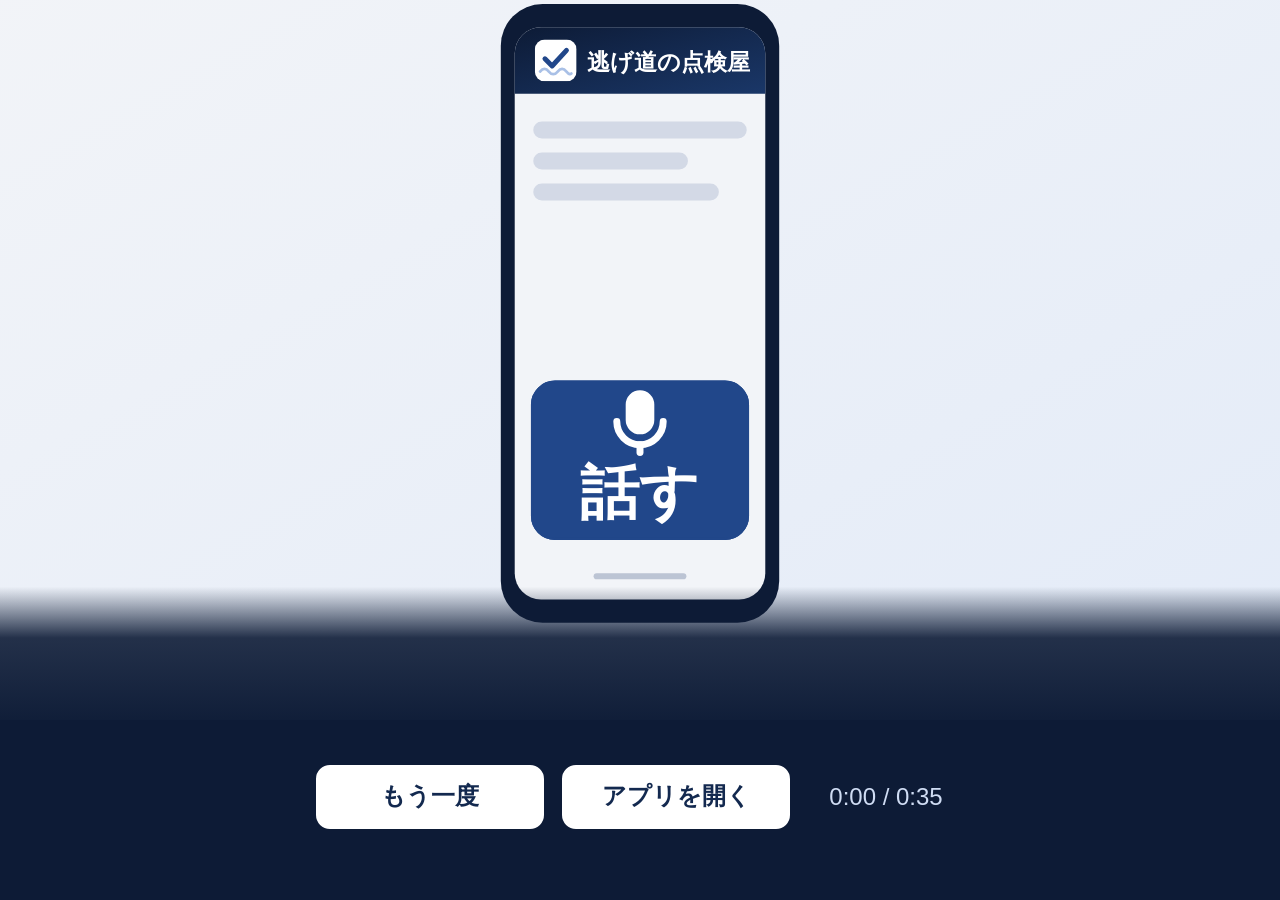
==== commit d5ad94ae: "「はじめに」の文字と長さを直し、プロジェクト概要を差し替える Co-Authored-By: Claude Opus 5.5 <noreply@anthropic.com>" ====
--- a/web/intro/index.html
+++ b/web/intro/index.html
@@ -12,7 +12,7 @@
 </head>
 <body>
 <main class="player">
-  <h1 class="visually-hidden">はじめに（約25秒のアニメーション）</h1>
+  <h1 class="visually-hidden">はじめに（約35秒のアニメーション）</h1>
 
   <div class="frame">
     <svg class="stage" viewBox="0 0 1920 1080" role="img"
@@ -419,11 +419,11 @@
     <i class="clock" id="clock" aria-hidden="true"></i>
 
     <div class="caps">
-      <p class="cap cap-1">高知県土佐市の宇佐。この町で、民生委員が高齢者を見守っています。</p>
+      <p class="cap cap-1">高知県土佐市の宇佐。この町で、民生委員が地域の高齢者を見守っています。</p>
       <p class="cap cap-3">個別避難計画を、紙の様式とハザードマップで作成します。</p>
-      <p class="cap cap-4">夜中に、本当に間に合う？</p>
+      <p class="cap cap-4">ほかに確認しないといけないことってある？</p>
+      <p class="cap cap-4b">夜中に、本当に間に合う？</p>
       <p class="cap cap-2">南海トラフ地震の津波は、早い場所で<strong>十数分</strong>で到達します。</p>
-      <p class="cap-note note-2">30cm の浸水までの時間。高知県の津波浸水予測（2012年）による。予測の版と場所で異なります。</p>
     </div>
   </div>
 
--- a/web/intro/intro.css
+++ b/web/intro/intro.css
@@ -1,15 +1,15 @@
 /*
- * 「はじめに」のアニメーション（約25秒）。素の SVG と CSS の @keyframes だけで作成している。
- * 場面の長さは --d1〜--d5 を変えると、後ろの場面の開始時刻も合わせて動く。
+ * 「はじめに」のアニメーション（約35秒）。素の SVG と CSS の @keyframes だけで作成している。
+ * 場面の長さは --d1〜--d5 を変えると、後ろの場面の開始時刻も合わせて動く。動画のナレーションの長さに合わせる。
  *   ① 宇佐の海辺の町  ② 地震と、津波が来るまでの時計  ③ 紙の様式を前に悩む民生委員
- *   ④ 「夜中に、本当に間に合う？」  ⑤ 話す・点検する・改善する → アプリへ
+ *   ④ 「ほかに確認しないといけないことってある？」「夜中に、本当に間に合う？」  ⑤ 話す・点検する・改善する → アプリへ
  */
 
 :root {
-  --d1: 5s;
+  --d1: 12.5s;
   --d2: 6.5s;
   --d3: 5.5s;
-  --d4: 3s;
+  --d4: 6s;
   --d5: 5s;
   --t1: 0s;
   --t2: calc(var(--t1) + var(--d1));
@@ -128,7 +128,6 @@
 .cap-1 { left: 4cqw; top: 3.2cqw; max-width: 66cqw; animation: cap-in 0.8s ease-out calc(var(--t1) + 0.6s) both, cap-out 0.5s ease-in calc(var(--t2) - 0.4s) forwards; }
 .cap-2 { left: 4cqw; top: 3.2cqw; max-width: 62cqw; animation: cap-in 0.8s ease-out calc(var(--t2) + 0.9s) both, cap-out 0.5s ease-in calc(var(--t3) - 0.6s) forwards; }
 .cap-2 strong { color: var(--short-deep); }
-.note-2 { left: 4cqw; top: 17.5cqw; max-width: 62cqw; font-size: 2.05cqw; animation: cap-in 0.8s ease-out calc(var(--t2) + 1.3s) both, cap-out 0.5s ease-in calc(var(--t3) - 0.6s) forwards; }
 .cap-3 { left: 4cqw; top: 3.2cqw; max-width: 66cqw; animation: cap-in 0.8s ease-out calc(var(--t3) + 0.7s) both, cap-out 0.5s ease-in calc(var(--t4) - 0.5s) forwards; }
 
 /* --- ④ 夜の問い ------------------------------------------------------------ */
@@ -144,10 +143,18 @@
 .lit-g.l3 { animation: fade-in 0.9s ease-out calc(var(--t4) + 1.3s) both; }
 #mini-clock { animation: fade-out 0.5s ease-in calc(var(--t5) - 0.3s) forwards; }
 #mini-face { animation: pop 0.8s ease-out calc(var(--t4) + 0.9s) both, pulse 0.9s ease-in-out calc(var(--t4) + 1.7s) 2 alternate; }
+/* 2つの問いを、上から順に出す（下の小さな時計に重ならない高さ） */
+.cap-4, .cap-4b {
+  left: 0; right: 0; margin-inline: auto; width: fit-content; max-width: 92cqw;
+  padding: 0.55em 1em;
+}
 .cap-4 {
-  left: 0; right: 0; margin-inline: auto; width: fit-content; top: 17cqw; max-width: 90cqw;
-  padding: 0.55em 1em; font-size: 5cqw;
+  top: 5cqw; font-size: 4cqw;
   animation: cap-in 0.6s ease-out calc(var(--t4) + 0.3s) both, cap-out 0.4s ease-in calc(var(--t5) - 0.4s) forwards;
+}
+.cap-4b {
+  top: 18cqw; font-size: 4.6cqw;
+  animation: cap-in 0.6s ease-out calc(var(--t4) + 2.8s) both, cap-out 0.4s ease-in calc(var(--t5) - 0.4s) forwards;
 }
 
 /* --- ⑤ 話す・点検する・改善する → アプリへ -------------------------------------- */
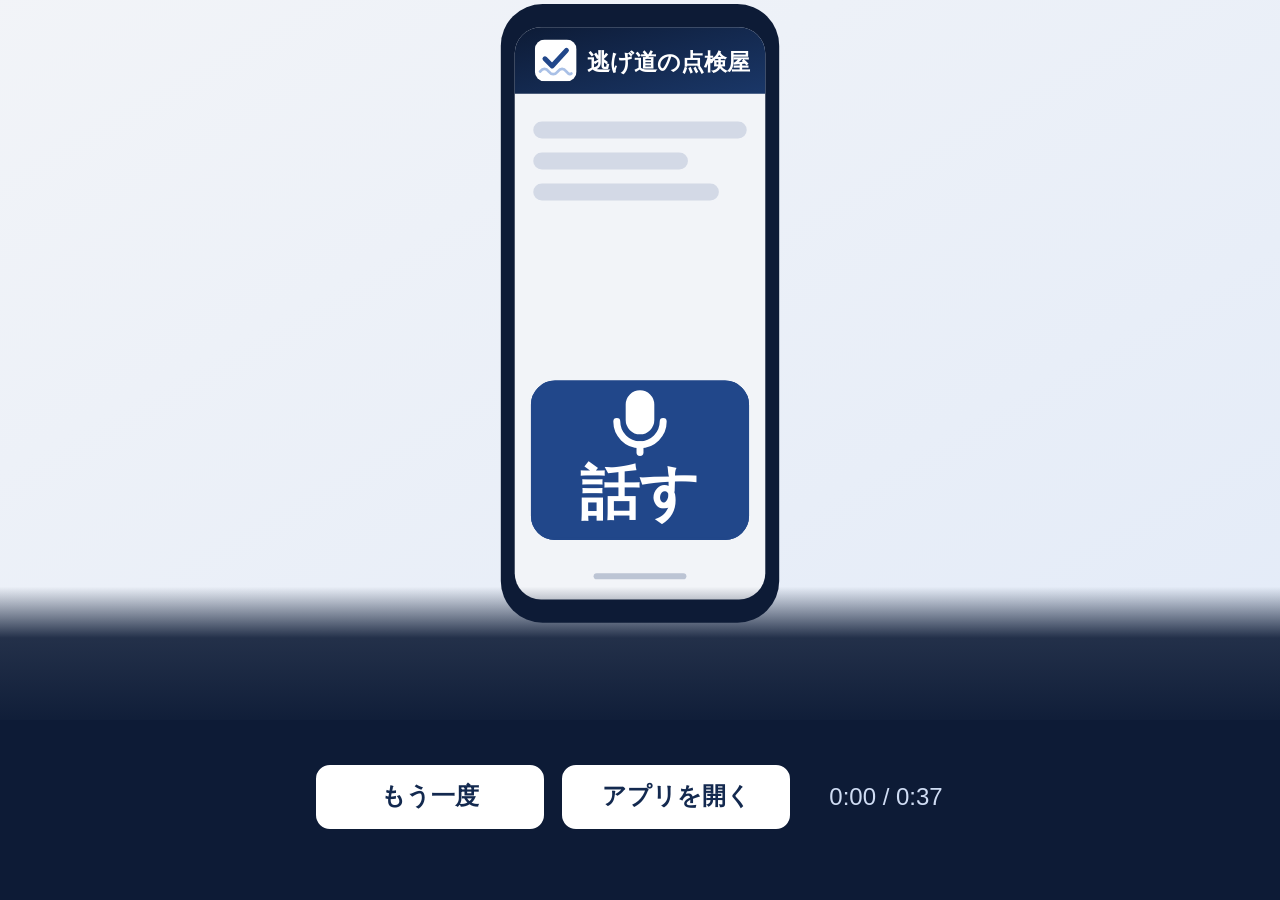
==== commit 37d03d71: "「はじめに」の長さをナレーションに合わせ、レッドチームに役割の説明を付ける Co-Authored-By: Claude Opus 5.5 <noreply@anthropic.com>" ====
--- a/web/intro/index.html
+++ b/web/intro/index.html
@@ -12,7 +12,7 @@
 </head>
 <body>
 <main class="player">
-  <h1 class="visually-hidden">はじめに（約35秒のアニメーション）</h1>
+  <h1 class="visually-hidden">はじめに（約38秒のアニメーション）</h1>
 
   <div class="frame">
     <svg class="stage" viewBox="0 0 1920 1080" role="img"
--- a/web/intro/intro.css
+++ b/web/intro/intro.css
@@ -1,15 +1,15 @@
 /*
- * 「はじめに」のアニメーション（約35秒）。素の SVG と CSS の @keyframes だけで作成している。
+ * 「はじめに」のアニメーション（約38秒）。素の SVG と CSS の @keyframes だけで作成している。
  * 場面の長さは --d1〜--d5 を変えると、後ろの場面の開始時刻も合わせて動く。動画のナレーションの長さに合わせる。
  *   ① 宇佐の海辺の町  ② 地震と、津波が来るまでの時計  ③ 紙の様式を前に悩む民生委員
  *   ④ 「ほかに確認しないといけないことってある？」「夜中に、本当に間に合う？」  ⑤ 話す・点検する・改善する → アプリへ
  */
 
 :root {
-  --d1: 12.5s;
-  --d2: 6.5s;
-  --d3: 5.5s;
-  --d4: 6s;
+  --d1: 13s;
+  --d2: 7s;
+  --d3: 6s;
+  --d4: 6.5s;
   --d5: 5s;
   --t1: 0s;
   --t2: calc(var(--t1) + var(--d1));
